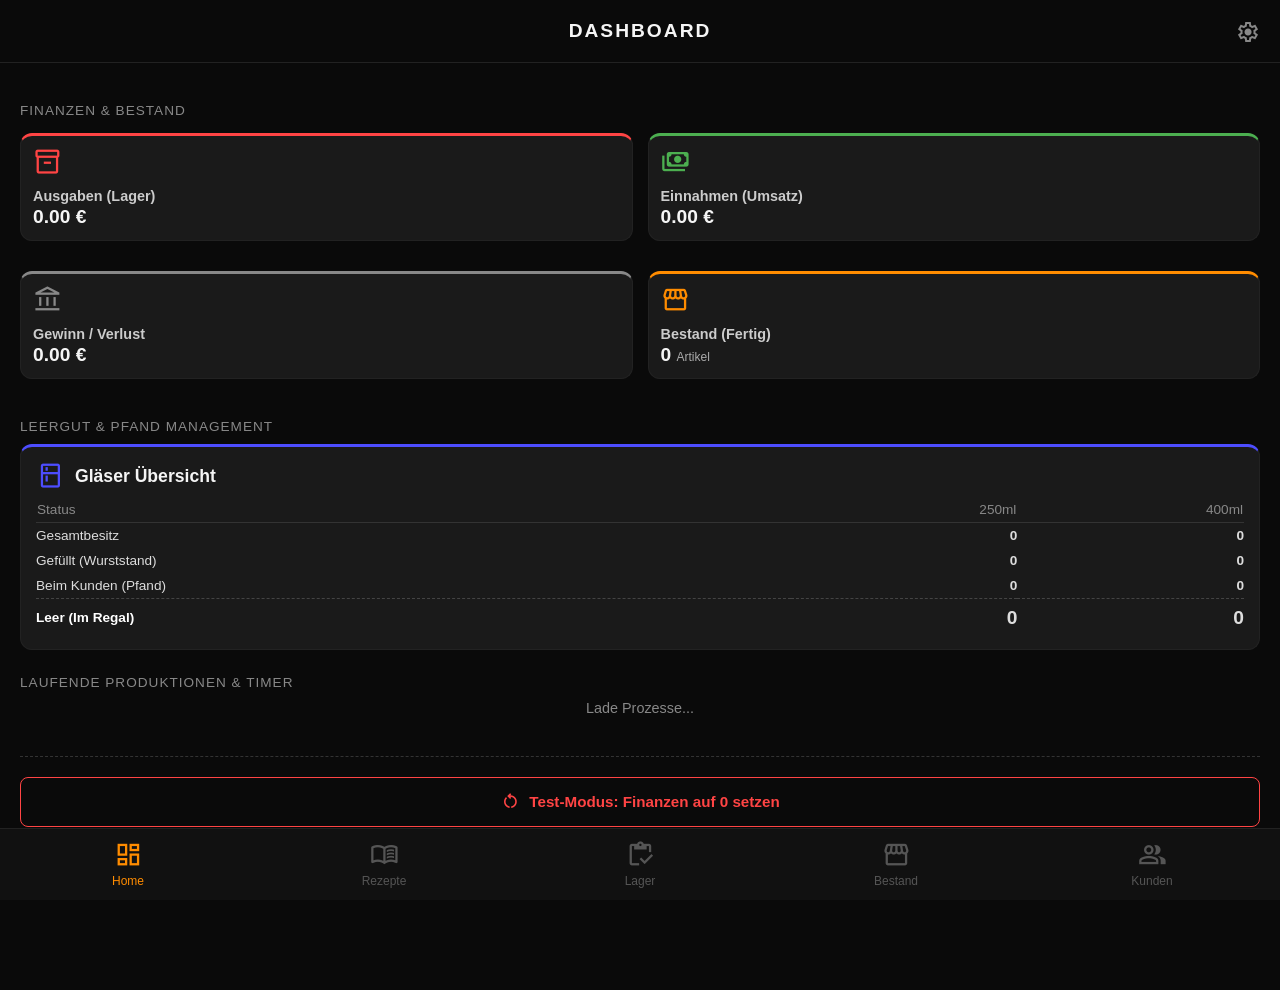
==== index.html @ b59e6a3a "Aktualisieren von index.html" ====
<!DOCTYPE html>
<html lang="de">
<head>
    <link rel="manifest" href="manifest.json">
    <meta name="theme-color" content="#0a0a0a">
    
    <meta name="apple-mobile-web-app-capable" content="yes">
    <meta name="apple-mobile-web-app-status-bar-style" content="black-translucent">
    <meta name="apple-mobile-web-app-title" content="Wurstwerk">
    <link rel="apple-touch-icon" href="icon.png">

    <meta charset="UTF-8">
    <meta name="viewport" content="width=device-width, initial-scale=1.0, maximum-scale=1.0, user-scalable=no">
    <title>Dashboard - Wurstwerk</title>
    <link href="https://fonts.googleapis.com/css2?family=Material+Symbols+Outlined" rel="stylesheet" />
    <link rel="stylesheet" href="style.css">
    <style>
        .glass-stats-table { width: 100%; border-collapse: collapse; margin-top: 10px; font-size: 0.85rem; }
        .glass-stats-table th { text-align: left; color: var(--text-muted); font-weight: normal; padding-bottom: 5px; border-bottom: 1px solid #333; }
        .glass-stats-table td { padding: 5px 0; color: #ddd; }
        .glass-stats-table td.number { text-align: right; font-weight: bold; }
        .col-250 { color: #4caf50; }
        .col-400 { color: var(--accent-amber); }
        body { padding-bottom: 90px; }
        
        nav { 
            position: fixed; bottom: 0; left: 0; width: 100%; z-index: 1000;
            background-color: var(--nav-bg); display: flex; justify-content: space-around; 
            padding: 12px 0; padding-bottom: calc(12px + env(safe-area-inset-bottom)); 
            border-top: 1px solid #222; 
        }
        .nav-item { flex: 1; color: #555; display: flex; flex-direction: column; align-items: center; justify-content: center; gap: 4px; cursor: pointer; transition: 0.2s; }
        .nav-item span:last-child { font-size: 0.75rem; font-weight: 500; }
        .nav-item.active { color: var(--accent-amber); }
        .nav-item .material-symbols-outlined { font-size: 1.8rem; }
    </style>
</head>
<body>

    <header style="position: relative; text-transform: uppercase; letter-spacing: 2px;">
    Dashboard
    <span class="material-symbols-outlined" onclick="window.location.href='einstellungen.html'" style="position: absolute; right: 20px; top: max(20px, env(safe-area-inset-top)); font-size: 1.5rem; color: var(--text-muted); cursor: pointer; transition: 0.2s;">settings</span>
</header>

    <main>
        <div class="section-title">Finanzen & Bestand</div>
        <div class="dashboard-grid">
            
            <div class="stat-card" style="border-top: 3px solid #ff4444; padding: 12px;">
                <span class="material-symbols-outlined" style="color: #ff4444; font-size: 1.8rem;">inventory_2</span>
                <h3 style="margin: 8px 0 2px 0; font-size: 0.9rem; color: #ccc;">Ausgaben (Lager)</h3>
                <p style="font-size: 1.2rem; margin: 0; font-weight: bold;"><span id="stat-wert">0.00</span> €</p>
            </div>

            <div class="stat-card" style="border-top: 3px solid #4caf50; padding: 12px;">
                <span class="material-symbols-outlined" style="color: #4caf50; font-size: 1.8rem;">payments</span>
                <h3 style="margin: 8px 0 2px 0; font-size: 0.9rem; color: #ccc;">Einnahmen (Umsatz)</h3>
                <p style="font-size: 1.2rem; margin: 0; font-weight: bold;"><span id="stat-einnahmen">0.00</span> €</p>
            </div>

            <div class="stat-card" id="card-gewinn" style="border-top: 3px solid #888; padding: 12px;">
                <span class="material-symbols-outlined" id="icon-gewinn" style="color: #888; font-size: 1.8rem;">account_balance</span>
                <h3 style="margin: 8px 0 2px 0; font-size: 0.9rem; color: #ccc;">Gewinn / Verlust</h3>
                <p style="font-size: 1.2rem; margin: 0; font-weight: bold;"><span id="stat-gewinn">0.00</span> €</p>
            </div>

            <div class="stat-card" style="border-top: 3px solid var(--accent-amber); padding: 12px; cursor: pointer;" onclick="window.location.href='wurststand.html'">
                <span class="material-symbols-outlined" style="color: var(--accent-amber); font-size: 1.8rem;">storefront</span>
                <h3 style="margin: 8px 0 2px 0; font-size: 0.9rem; color: #ccc;">Bestand (Fertig)</h3>
                <p style="font-size: 1.2rem; margin: 0; font-weight: bold;"><span id="stat-wurst-anzahl">0</span> <span style="font-size: 0.75rem; font-weight: normal; color: #aaa;">Artikel</span></p>
            </div>
        </div>

        <div class="section-title" style="margin-top: 25px;">Leergut & Pfand Management</div>
        <div class="stat-card" style="border-top: 3px solid #4d4dff; padding: 15px;">
            <div style="display: flex; align-items: center; gap: 10px;">
                <span class="material-symbols-outlined" style="color: #4d4dff; font-size: 1.8rem;">kitchen</span>
                <h3 style="margin: 0; font-size: 1.1rem;">Gläser Übersicht</h3>
            </div>
            
            <table class="glass-stats-table">
                <thead>
                    <tr>
                        <th>Status</th>
                        <th style="text-align: right;">250ml</th>
                        <th style="text-align: right;">400ml</th>
                    </tr>
                </thead>
                <tbody>
                    <tr>
                        <td>Gesamtbesitz</td>
                        <td class="number col-250" id="stat-g250-total">0</td>
                        <td class="number col-400" id="stat-g400-total">0</td>
                    </tr>
                    <tr>
                        <td>Gefüllt (Wurststand)</td>
                        <td class="number col-250" id="stat-g250-gefuellt">0</td>
                        <td class="number col-400" id="stat-g400-gefuellt">0</td>
                    </tr>
                    <tr>
                        <td>Beim Kunden (Pfand)</td>
                        <td class="number col-250" id="stat-g250-kunden">0</td>
                        <td class="number col-400" id="stat-g400-kunden">0</td>
                    </tr>
                    <tr style="border-top: 1px dashed #444;">
                        <td style="color: white; font-weight: bold; padding-top: 8px;">Leer (Im Regal)</td>
                        <td class="number col-250" id="stat-g250-frei" style="font-size: 1.2rem; padding-top: 8px;">0</td>
                        <td class="number col-400" id="stat-g400-frei" style="font-size: 1.2rem; padding-top: 8px;">0</td>
                    </tr>
                </tbody>
            </table>
        </div>

        <div class="section-title" style="margin-top: 25px;">Laufende Produktionen & Timer</div>
        <div id="active-processes-list">
            <p class="text-muted" style="text-align: center;">Lade Prozesse...</p>
        </div>

        <div style="margin-top: 40px; padding-top: 20px; border-top: 1px dashed #333; text-align: center;">
            <button class="action-btn" style="background-color: transparent; border: 1px solid #ff4444; color: #ff4444; height: 50px; font-size: 0.95rem; margin: 0 auto; display: flex; justify-content: center; align-items: center; gap: 8px;" onclick="window.app.resetFinances()">
                <span class="material-symbols-outlined" style="font-size: 1.3rem;">restart_alt</span> Test-Modus: Finanzen auf 0 setzen
            </button>
            <p style="font-size: 0.75rem; color: #666; margin-top: 10px;">Setzt alle Umsätze und Lager-Werte auf 0,00 € zurück. Bestände bleiben erhalten!</p>
        </div>

    </main>

    <nav>
        <div class="nav-item active" onclick="window.location.href='index.html'"><span class="material-symbols-outlined">dashboard</span><span>Home</span></div>
        <div class="nav-item" onclick="window.location.href='rezepte.html'"><span class="material-symbols-outlined">menu_book</span><span>Rezepte</span></div>
        <div class="nav-item" onclick="window.location.href='lager.html'"><span class="material-symbols-outlined">inventory</span><span>Lager</span></div>
        <div class="nav-item" onclick="window.location.href='wurststand.html'"><span class="material-symbols-outlined">storefront</span><span>Bestand</span></div>
        <div class="nav-item" onclick="window.location.href='kunden.html'"><span class="material-symbols-outlined">group</span><span>Kunden</span></div>
    </nav>

    <script src="db.js?v=34"></script>
    <script src="app.js?v=34"></script>
</body>
</html>
---- style.css ----
:root {
    --bg-color: #0a0a0a;          /* Tiefschwarzer Hintergrund */
    --surface-color: #1a1a1a;     /* Etwas hellere Karten */
    --text-main: #f5f5f5;
    --text-muted: #888;
    --accent-amber: #ff8c00;      /* Das Wurstwerk-Orange */
    --success-green: #4caf50;     /* Das Checklisten-Grün */
    --accent-danger: #ff4444;
    --nav-bg: #111;
}

/* =======================================================
   1. APP-LAYOUT: KUGELSICHER FÜR ANDROID & iOS
   ======================================================= */
html, body {
    margin: 0; padding: 0; width: 100%; height: 100%; height: 100dvh;
    background-color: var(--bg-color); color: var(--text-main);
    font-family: -apple-system, BlinkMacSystemFont, "Segoe UI", Roboto, sans-serif;
    -webkit-user-select: none; user-select: none;
    overflow: hidden; position: fixed; top: 0; left: 0; right: 0; bottom: 0;
    display: flex; flex-direction: column;
}

/* Fester Header */
header {
    flex-shrink: 0; padding: 20px; padding-top: max(20px, env(safe-area-inset-top)); 
    text-align: center; background-color: var(--bg-color);
    font-size: 1.2rem; font-weight: 800; letter-spacing: 2px;
    border-bottom: 1px solid #222; text-transform: uppercase; z-index: 1000;
}

/* Unterseiten-Header */
.sub-header {
    position: sticky; top: -20px; display: flex; align-items: center; 
    margin: -20px -20px 20px -20px; padding: 20px; padding-top: max(20px, env(safe-area-inset-top));
    background-color: var(--bg-color); border-bottom: 1px solid #222; z-index: 100;
}
.back-btn { color: var(--accent-amber); cursor: pointer; display: flex; align-items: center; font-size: 1.1rem; font-weight: bold; text-decoration: none; }
.header-title { flex: 1; text-align: center; font-weight: bold; text-transform: uppercase; margin-right: 30px; letter-spacing: 1px; }

/* Scroll-Bereich Mitte (Mit extra Puffer nach unten für Android!) */
main, main#main-content { 
    flex-grow: 1; overflow-y: auto; -webkit-overflow-scrolling: touch; 
    padding: 20px; 
    padding-bottom: 120px !important; /* Verhindert, dass Listen unterm Menü verschwinden */
    box-sizing: border-box; height: 100%;
}

/* =======================================================
   DER HOLZHAMMER FÜRS MENÜ (Immer sichtbar!)
   ======================================================= */
nav { 
    position: fixed; bottom: 0; left: 0; right: 0; width: 100%;
    background-color: var(--nav-bg); 
    display: flex; justify-content: space-around; 
    padding: 12px 0; padding-bottom: calc(12px + env(safe-area-inset-bottom, 0px)); 
    border-top: 1px solid #222; z-index: 9999;
}
.nav-item { color: #555; display: flex; flex-direction: column; align-items: center; gap: 4px; cursor: pointer; transition: 0.2s; flex: 1;}
.nav-item span:last-child { font-size: 0.75rem; font-weight: 500; }
.nav-item.active { color: var(--accent-amber); }
.nav-item .material-symbols-outlined { font-size: 1.8rem; }


/* =======================================================
   2. REZEPTBUCH 
   ======================================================= */
.list-card { 
    background: var(--surface-color); border: 1px solid #222; 
    border-radius: 10px; margin-bottom: 15px; overflow: hidden; 
    border-left: 3px solid var(--accent-amber); 
    display: flex; justify-content: space-between; align-items: center; 
    cursor: pointer; transition: background 0.2s; padding: 15px; box-sizing: border-box;
}
.list-card:active { background: #222; }

.icon-box { 
    width: 40px; height: 40px; border-radius: 8px; 
    display: flex; justify-content: center; align-items: center; margin-right: 15px; flex-shrink: 0;
}
.info { flex: 1; display: flex; flex-direction: column;}

.recipe-delete-slider { position: relative; width: 60px; height: 34px; margin-left: 10px; flex-shrink: 0; }
.delete-slider-track { position: absolute; cursor: pointer; top: 0; left: 0; right: 0; bottom: 0; background-color: #333; transition: .4s; border-radius: 34px; }
.delete-slider-handle { position: absolute; height: 26px; width: 26px; left: 4px; bottom: 4px; background-color: var(--text-muted); transition: .4s; border-radius: 50%; }
.recipe-delete-slider.active .delete-slider-track { background-color: var(--accent-danger); }
.recipe-delete-slider.active .delete-slider-handle { transform: translateX(26px); background-color: white; }

.ing-row { display: flex; justify-content: space-between; padding: 10px 0; border-bottom: 1px dashed #333; font-size: 0.95rem; }
.ing-row:last-child { border-bottom: none; }
.step-row { margin-bottom: 12px; padding: 12px; background: #1a1a1a; border-radius: 6px; font-size: 0.95rem; line-height: 1.4; display: flex; gap: 15px; align-items: center; }
.step-row.timer { border-left: 3px solid #4d4dff; }
.step-row.interval { border-left: 3px solid var(--accent-amber); }
.step-icon { width: 30px; height: 30px; border-radius: 50%; display: flex; justify-content: center; align-items: center; background: #222; }

/* =======================================================
   3. GLOBAL UI, WURSTSTAND, PRODUKTION
   ======================================================= */
.text-muted { color: var(--text-muted); font-size: 0.9rem; margin: 0; }
.section-title { font-size: 0.85rem; text-transform: uppercase; color: var(--text-muted); letter-spacing: 1px; margin-bottom: 10px; margin-top: 20px; }
.action-btn { background-color: var(--accent-amber); color: #000; border: none; padding: 15px; border-radius: 8px; font-weight: bold; font-size: 1rem; cursor: pointer; width: 100%; display: flex; justify-content: center; align-items: center; gap: 8px; }
.action-btn.green { background-color: var(--success-green); color: white; }

.prod-card, .wurst-card, .stat-card { background: var(--surface-color); border: 1px solid #222; border-radius: 12px; padding: 20px; margin-bottom: 15px; }

.wurst-input, .wurst-select, .calc-input, .finish-input, .finish-select, .recipe-input, .recipe-select { 
    width: 100%; box-sizing: border-box; padding: 15px; 
    background: transparent; border: 1px solid #333; 
    color: white; border-radius: 8px; font-size: 1.1rem; margin-bottom: 15px; outline: none; 
}
.wurst-input:focus, .wurst-select:focus, .calc-input:focus, .recipe-input:focus, .recipe-select:focus { border-color: var(--success-green); }
.editor-label { display: block; color: var(--text-muted); font-size: 0.75rem; margin-bottom: 5px; text-transform: uppercase; letter-spacing: 0.5px; }

.dashboard-grid { display: grid; grid-template-columns: 1fr 1fr; gap: 15px; margin-top: 15px; }
.glass-stats-table { width: 100%; border-collapse: collapse; margin-top: 10px; font-size: 0.85rem; }
.glass-stats-table th { text-align: left; color: var(--text-muted); font-weight: normal; padding-bottom: 5px; border-bottom: 1px solid #333; }
.glass-stats-table td { padding: 5px 0; color: #ddd; }
.glass-stats-table td.number { text-align: right; font-weight: bold; }
.col-250 { color: var(--success-green); }
.col-400 { color: var(--accent-amber); }

.match-row { display: flex; flex-direction: column; gap: 5px; padding: 12px 0; border-bottom: 1px dashed #333; }
.match-header { display: flex; justify-content: space-between; align-items: center; font-size: 1.1rem; }
.match-select { width: 100%; box-sizing: border-box; padding: 12px; background: transparent; border: 1px solid #333; color: white; border-radius: 8px; font-size: 0.95rem; outline: none; }
.match-select.matched { border-color: var(--success-green); }

.check-step { padding: 15px; background: var(--surface-color); border-radius: 12px; margin-bottom: 15px; border-left: 4px solid #333; transition: all 0.3s ease; }
.check-step.running { border-left-color: #4d4dff; background: rgba(77, 77, 255, 0.05); }
.check-step.done { border-left-color: var(--success-green) !important; opacity: 0.4; }

.step-header { display: flex; gap: 15px; align-items: flex-start; cursor: pointer; user-select: none; }
.check-btn { background: #222; border: 2px solid #444; border-radius: 50%; min-width: 28px; height: 28px; display: flex; align-items: center; justify-content: center; color: transparent; transition: 0.2s; margin-top: 2px;}
.check-btn .material-symbols-outlined { font-size: 1.2rem; font-weight: bold; }
.check-step.done .check-btn { background: var(--success-green); border-color: var(--success-green); color: white; }

.timer-controls { display: flex; gap: 10px; margin-top: 15px; padding-left: 45px; }
.btn-start { background: #4d4dff; color: white; border: none; padding: 12px; border-radius: 8px; flex: 1; font-weight: bold; cursor: pointer; }
.btn-skip { background: #333; color: white; border: 1px solid #555; padding: 12px; border-radius: 8px; flex: 1; cursor: pointer; }

.dynamic-row { display: flex; gap: 10px; align-items: center; background: #1a1a1a; padding: 10px; border-radius: 8px; margin-bottom: 10px; border: 1px solid #333;}
.dynamic-row .recipe-input, .dynamic-row .recipe-select { margin-bottom: 0; padding: 10px;}

.view { display: none; width: 100%; animation: fadeIn 0.3s ease; }
.view.active { display: block; }
@keyframes fadeIn { from { opacity: 0; transform: translateY(5px); } to { opacity: 1; transform: translateY(0); } }
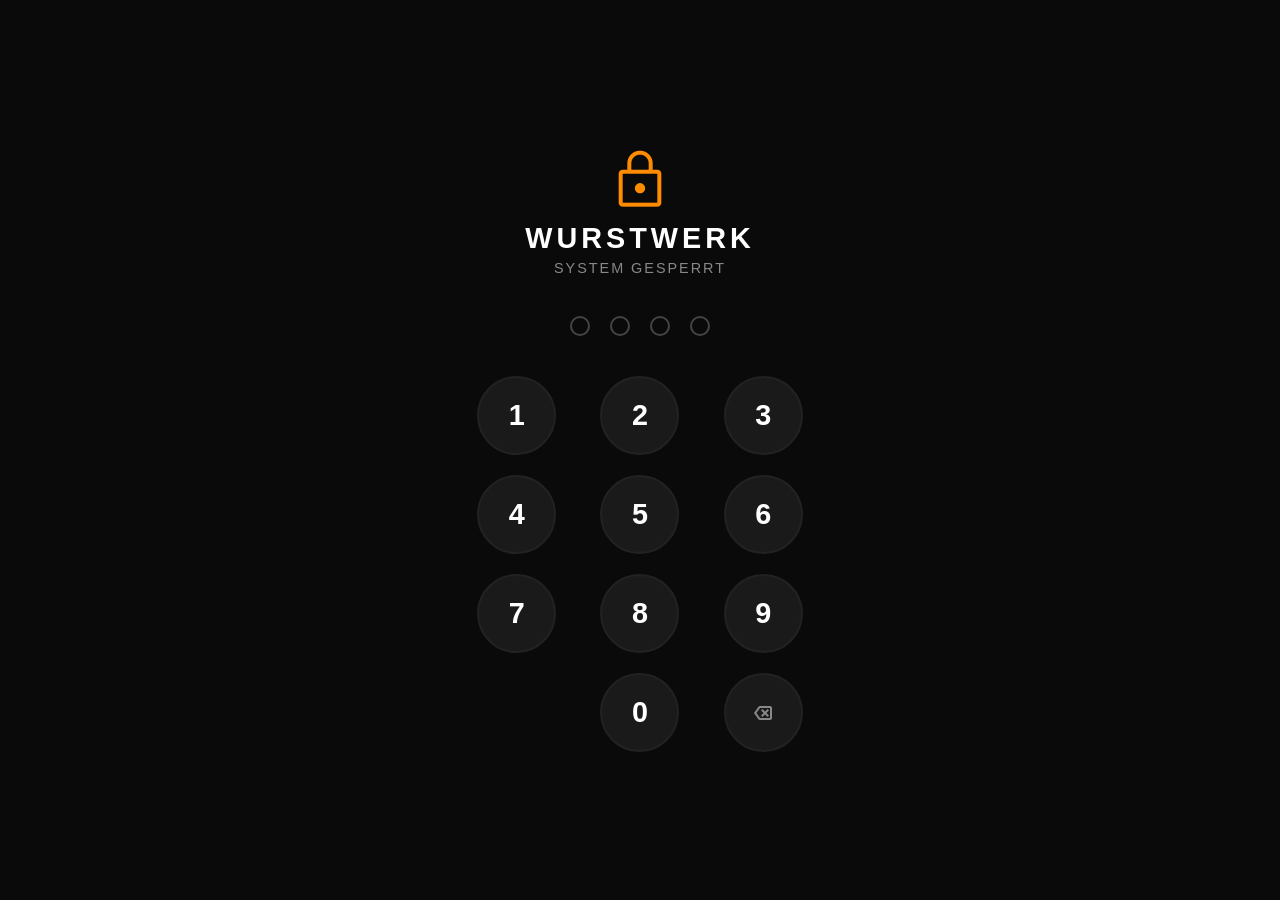
==== commit 2d492450: "index.html erstellen" ====
--- a/index.html
+++ b/index.html
@@ -1,139 +1,175 @@
 <!DOCTYPE html>
 <html lang="de">
 <head>
+    <meta charset="UTF-8">
+    <meta name="viewport" content="width=device-width, initial-scale=1.0, maximum-scale=1.0, user-scalable=no">
+    <title>Login - Wurstwerk</title>
+    
     <link rel="manifest" href="manifest.json">
     <meta name="theme-color" content="#0a0a0a">
-    
     <meta name="apple-mobile-web-app-capable" content="yes">
     <meta name="apple-mobile-web-app-status-bar-style" content="black-translucent">
-    <meta name="apple-mobile-web-app-title" content="Wurstwerk">
     <link rel="apple-touch-icon" href="icon.png">
 
-    <meta charset="UTF-8">
-    <meta name="viewport" content="width=device-width, initial-scale=1.0, maximum-scale=1.0, user-scalable=no">
-    <title>Dashboard - Wurstwerk</title>
     <link href="https://fonts.googleapis.com/css2?family=Material+Symbols+Outlined" rel="stylesheet" />
-    <link rel="stylesheet" href="style.css">
+    <link rel="stylesheet" href="style.css?v=80">
+    
     <style>
-        .glass-stats-table { width: 100%; border-collapse: collapse; margin-top: 10px; font-size: 0.85rem; }
-        .glass-stats-table th { text-align: left; color: var(--text-muted); font-weight: normal; padding-bottom: 5px; border-bottom: 1px solid #333; }
-        .glass-stats-table td { padding: 5px 0; color: #ddd; }
-        .glass-stats-table td.number { text-align: right; font-weight: bold; }
-        .col-250 { color: #4caf50; }
-        .col-400 { color: var(--accent-amber); }
-        body { padding-bottom: 90px; }
+        body { 
+            display: flex; flex-direction: column; align-items: center; justify-content: center; 
+            height: 100dvh; background-color: var(--bg-color); margin: 0; padding: 0; overflow: hidden;
+        }
         
-        nav { 
-            position: fixed; bottom: 0; left: 0; width: 100%; z-index: 1000;
-            background-color: var(--nav-bg); display: flex; justify-content: space-around; 
-            padding: 12px 0; padding-bottom: calc(12px + env(safe-area-inset-bottom)); 
-            border-top: 1px solid #222; 
+        .vault-container { text-align: center; width: 100%; max-width: 350px; padding: 20px; }
+        
+        .logo-area { margin-bottom: 40px; }
+        .logo-area .material-symbols-outlined { font-size: 4rem; color: var(--accent-amber); margin-bottom: 10px; }
+        .logo-text { font-size: 1.8rem; font-weight: 800; letter-spacing: 4px; text-transform: uppercase; color: white; }
+        .sub-text { color: var(--text-muted); font-size: 0.9rem; letter-spacing: 2px; text-transform: uppercase; margin-top: 5px; }
+
+        /* Die 4 PIN-Punkte */
+        .pin-display { display: flex; justify-content: center; gap: 20px; margin-bottom: 40px; height: 20px; }
+        .pin-dot { width: 16px; height: 16px; border-radius: 50%; border: 2px solid #444; transition: 0.2s ease; }
+        .pin-dot.filled { background-color: var(--accent-amber); border-color: var(--accent-amber); box-shadow: 0 0 10px rgba(255, 140, 0, 0.5); }
+        .pin-dot.error { background-color: var(--accent-danger); border-color: var(--accent-danger); box-shadow: 0 0 10px rgba(255, 68, 68, 0.5); }
+
+        /* Das Numpad */
+        .numpad { display: grid; grid-template-columns: repeat(3, 1fr); gap: 20px; justify-items: center; }
+        .num-btn { 
+            width: 75px; height: 75px; border-radius: 50%; background: #1a1a1a; border: 2px solid #222; 
+            color: white; font-size: 1.8rem; font-weight: 600; display: flex; align-items: center; justify-content: center;
+            cursor: pointer; transition: 0.1s; user-select: none;
         }
-        .nav-item { flex: 1; color: #555; display: flex; flex-direction: column; align-items: center; justify-content: center; gap: 4px; cursor: pointer; transition: 0.2s; }
-        .nav-item span:last-child { font-size: 0.75rem; font-weight: 500; }
-        .nav-item.active { color: var(--accent-amber); }
-        .nav-item .material-symbols-outlined { font-size: 1.8rem; }
+        .num-btn:active { background: var(--accent-amber); color: #000; transform: scale(0.95); border-color: var(--accent-amber); }
+        .num-btn.empty { background: transparent; border: none; cursor: default; }
+        .num-btn.empty:active { transform: none; }
+        .num-btn.del { background: #1a1a1a; color: var(--text-muted); font-size: 1.5rem; }
+
+        /* Fehler-Wackeln */
+        @keyframes shake {
+            0%, 100% { transform: translateX(0); }
+            20%, 60% { transform: translateX(-10px); }
+            40%, 80% { transform: translateX(10px); }
+        }
+        .shake { animation: shake 0.4s; }
     </style>
 </head>
 <body>
 
-    <header style="position: relative; text-transform: uppercase; letter-spacing: 2px;">
-    Dashboard
-    <span class="material-symbols-outlined" onclick="window.location.href='einstellungen.html'" style="position: absolute; right: 20px; top: max(20px, env(safe-area-inset-top)); font-size: 1.5rem; color: var(--text-muted); cursor: pointer; transition: 0.2s;">settings</span>
-</header>
-
-    <main>
-        <div class="section-title">Finanzen & Bestand</div>
-        <div class="dashboard-grid">
-            
-            <div class="stat-card" style="border-top: 3px solid #ff4444; padding: 12px;">
-                <span class="material-symbols-outlined" style="color: #ff4444; font-size: 1.8rem;">inventory_2</span>
-                <h3 style="margin: 8px 0 2px 0; font-size: 0.9rem; color: #ccc;">Ausgaben (Lager)</h3>
-                <p style="font-size: 1.2rem; margin: 0; font-weight: bold;"><span id="stat-wert">0.00</span> €</p>
-            </div>
-
-            <div class="stat-card" style="border-top: 3px solid #4caf50; padding: 12px;">
-                <span class="material-symbols-outlined" style="color: #4caf50; font-size: 1.8rem;">payments</span>
-                <h3 style="margin: 8px 0 2px 0; font-size: 0.9rem; color: #ccc;">Einnahmen (Umsatz)</h3>
-                <p style="font-size: 1.2rem; margin: 0; font-weight: bold;"><span id="stat-einnahmen">0.00</span> €</p>
-            </div>
-
-            <div class="stat-card" id="card-gewinn" style="border-top: 3px solid #888; padding: 12px;">
-                <span class="material-symbols-outlined" id="icon-gewinn" style="color: #888; font-size: 1.8rem;">account_balance</span>
-                <h3 style="margin: 8px 0 2px 0; font-size: 0.9rem; color: #ccc;">Gewinn / Verlust</h3>
-                <p style="font-size: 1.2rem; margin: 0; font-weight: bold;"><span id="stat-gewinn">0.00</span> €</p>
-            </div>
-
-            <div class="stat-card" style="border-top: 3px solid var(--accent-amber); padding: 12px; cursor: pointer;" onclick="window.location.href='wurststand.html'">
-                <span class="material-symbols-outlined" style="color: var(--accent-amber); font-size: 1.8rem;">storefront</span>
-                <h3 style="margin: 8px 0 2px 0; font-size: 0.9rem; color: #ccc;">Bestand (Fertig)</h3>
-                <p style="font-size: 1.2rem; margin: 0; font-weight: bold;"><span id="stat-wurst-anzahl">0</span> <span style="font-size: 0.75rem; font-weight: normal; color: #aaa;">Artikel</span></p>
-            </div>
+    <div class="vault-container" id="vault">
+        <div class="logo-area">
+            <span class="material-symbols-outlined">lock</span>
+            <div class="logo-text">Wurstwerk</div>
+            <div class="sub-text" id="status-text">System gesperrt</div>
         </div>
 
-        <div class="section-title" style="margin-top: 25px;">Leergut & Pfand Management</div>
-        <div class="stat-card" style="border-top: 3px solid #4d4dff; padding: 15px;">
-            <div style="display: flex; align-items: center; gap: 10px;">
-                <span class="material-symbols-outlined" style="color: #4d4dff; font-size: 1.8rem;">kitchen</span>
-                <h3 style="margin: 0; font-size: 1.1rem;">Gläser Übersicht</h3>
-            </div>
-            
-            <table class="glass-stats-table">
-                <thead>
-                    <tr>
-                        <th>Status</th>
-                        <th style="text-align: right;">250ml</th>
-                        <th style="text-align: right;">400ml</th>
-                    </tr>
-                </thead>
-                <tbody>
-                    <tr>
-                        <td>Gesamtbesitz</td>
-                        <td class="number col-250" id="stat-g250-total">0</td>
-                        <td class="number col-400" id="stat-g400-total">0</td>
-                    </tr>
-                    <tr>
-                        <td>Gefüllt (Wurststand)</td>
-                        <td class="number col-250" id="stat-g250-gefuellt">0</td>
-                        <td class="number col-400" id="stat-g400-gefuellt">0</td>
-                    </tr>
-                    <tr>
-                        <td>Beim Kunden (Pfand)</td>
-                        <td class="number col-250" id="stat-g250-kunden">0</td>
-                        <td class="number col-400" id="stat-g400-kunden">0</td>
-                    </tr>
-                    <tr style="border-top: 1px dashed #444;">
-                        <td style="color: white; font-weight: bold; padding-top: 8px;">Leer (Im Regal)</td>
-                        <td class="number col-250" id="stat-g250-frei" style="font-size: 1.2rem; padding-top: 8px;">0</td>
-                        <td class="number col-400" id="stat-g400-frei" style="font-size: 1.2rem; padding-top: 8px;">0</td>
-                    </tr>
-                </tbody>
-            </table>
+        <div class="pin-display" id="pin-dots">
+            <div class="pin-dot"></div>
+            <div class="pin-dot"></div>
+            <div class="pin-dot"></div>
+            <div class="pin-dot"></div>
         </div>
 
-        <div class="section-title" style="margin-top: 25px;">Laufende Produktionen & Timer</div>
-        <div id="active-processes-list">
-            <p class="text-muted" style="text-align: center;">Lade Prozesse...</p>
+        <div class="numpad">
+            <div class="num-btn" onclick="vault.addNumber(1)">1</div>
+            <div class="num-btn" onclick="vault.addNumber(2)">2</div>
+            <div class="num-btn" onclick="vault.addNumber(3)">3</div>
+            
+            <div class="num-btn" onclick="vault.addNumber(4)">4</div>
+            <div class="num-btn" onclick="vault.addNumber(5)">5</div>
+            <div class="num-btn" onclick="vault.addNumber(6)">6</div>
+            
+            <div class="num-btn" onclick="vault.addNumber(7)">7</div>
+            <div class="num-btn" onclick="vault.addNumber(8)">8</div>
+            <div class="num-btn" onclick="vault.addNumber(9)">9</div>
+            
+            <div class="num-btn empty"></div>
+            <div class="num-btn" onclick="vault.addNumber(0)">0</div>
+            <div class="num-btn del" onclick="vault.deleteNumber()"><span class="material-symbols-outlined">backspace</span></div>
         </div>
+    </div>
 
-        <div style="margin-top: 40px; padding-top: 20px; border-top: 1px dashed #333; text-align: center;">
-            <button class="action-btn" style="background-color: transparent; border: 1px solid #ff4444; color: #ff4444; height: 50px; font-size: 0.95rem; margin: 0 auto; display: flex; justify-content: center; align-items: center; gap: 8px;" onclick="window.app.resetFinances()">
-                <span class="material-symbols-outlined" style="font-size: 1.3rem;">restart_alt</span> Test-Modus: Finanzen auf 0 setzen
-            </button>
-            <p style="font-size: 0.75rem; color: #666; margin-top: 10px;">Setzt alle Umsätze und Lager-Werte auf 0,00 € zurück. Bestände bleiben erhalten!</p>
-        </div>
+    <script src="app.js?v=80"></script>
+    <script>
+        window.vault = {
+            enteredPin: "",
+            realPin: "0000", // Fallback, falls DB lädt
 
-    </main>
+            init: async function() {
+                // Holt den echten PIN aus Supabase
+                try {
+                    const res = await fetch(`${supabaseUrl}/rest/v1/app_settings?id=eq.1&select=pin_code`, {
+                        headers: { 'apikey': supabaseKey, 'Authorization': `Bearer ${supabaseKey}` }
+                    });
+                    if (res.ok) {
+                        const data = await res.json();
+                        if (data.length > 0) this.realPin = data[0].pin_code;
+                    }
+                } catch(e) { console.error("Konnte PIN nicht laden", e); }
+            },
 
-    <nav>
-        <div class="nav-item active" onclick="window.location.href='index.html'"><span class="material-symbols-outlined">dashboard</span><span>Home</span></div>
-        <div class="nav-item" onclick="window.location.href='rezepte.html'"><span class="material-symbols-outlined">menu_book</span><span>Rezepte</span></div>
-        <div class="nav-item" onclick="window.location.href='lager.html'"><span class="material-symbols-outlined">inventory</span><span>Lager</span></div>
-        <div class="nav-item" onclick="window.location.href='wurststand.html'"><span class="material-symbols-outlined">storefront</span><span>Bestand</span></div>
-        <div class="nav-item" onclick="window.location.href='kunden.html'"><span class="material-symbols-outlined">group</span><span>Kunden</span></div>
-    </nav>
+            addNumber: function(num) {
+                if (this.enteredPin.length < 4) {
+                    this.enteredPin += num;
+                    this.updateDots();
+                    
+                    if (this.enteredPin.length === 4) {
+                        setTimeout(() => this.checkPin(), 150);
+                    }
+                }
+            },
 
-    <script src="db.js?v=34"></script>
-    <script src="app.js?v=34"></script>
+            deleteNumber: function() {
+                if (this.enteredPin.length > 0) {
+                    this.enteredPin = this.enteredPin.slice(0, -1);
+                    this.updateDots();
+                }
+            },
+
+            updateDots: function(isError = false) {
+                const dots = document.querySelectorAll('.pin-dot');
+                dots.forEach((dot, index) => {
+                    dot.className = 'pin-dot'; // Reset
+                    if (isError) {
+                        dot.classList.add('error');
+                    } else if (index < this.enteredPin.length) {
+                        dot.classList.add('filled');
+                    }
+                });
+            },
+
+            checkPin: function() {
+                if (this.enteredPin === this.realPin) {
+                    // PIN KORREKT!
+                    document.getElementById('status-text').innerText = "ZUGANG GEWÄHRT";
+                    document.getElementById('status-text').style.color = "var(--success-green)";
+                    document.querySelector('.material-symbols-outlined').innerText = "lock_open";
+                    document.querySelector('.material-symbols-outlined').style.color = "var(--success-green)";
+                    
+                    // Türsteher-Ticket ausstellen
+                    sessionStorage.setItem('wurstwerk_auth', 'granted');
+                    
+                    // Weiterleiten zum Dashboard
+                    setTimeout(() => {
+                        window.location.replace('dashboard.html');
+                    }, 500);
+                } else {
+                    // PIN FALSCH!
+                    this.updateDots(true);
+                    const container = document.getElementById('vault');
+                    container.classList.add('shake');
+                    
+                    setTimeout(() => {
+                        container.classList.remove('shake');
+                        this.enteredPin = "";
+                        this.updateDots();
+                    }, 400);
+                }
+            }
+        };
+
+        // Startet das Laden des PINs
+        document.addEventListener('DOMContentLoaded', () => window.vault.init());
+    </script>
 </body>
 </html>
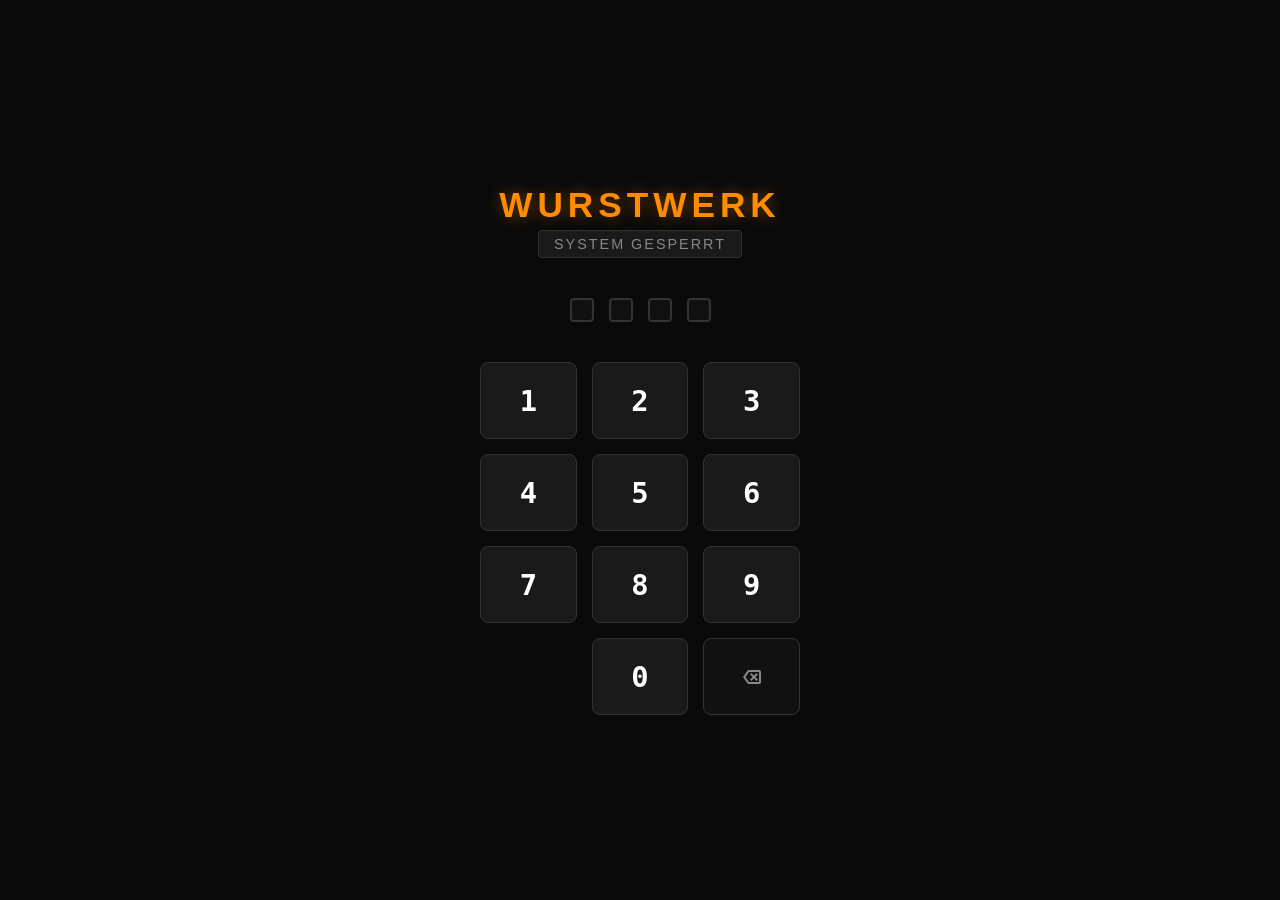
==== commit 141ef1a6: "Aktualisieren von index.html" ====
--- a/index.html
+++ b/index.html
@@ -3,7 +3,7 @@
 <head>
     <meta charset="UTF-8">
     <meta name="viewport" content="width=device-width, initial-scale=1.0, maximum-scale=1.0, user-scalable=no">
-    <title>Login - Wurstwerk</title>
+    <title>System Login - Wurstwerk</title>
     
     <link rel="manifest" href="manifest.json">
     <meta name="theme-color" content="#0a0a0a">
@@ -12,40 +12,91 @@
     <link rel="apple-touch-icon" href="icon.png">
 
     <link href="https://fonts.googleapis.com/css2?family=Material+Symbols+Outlined" rel="stylesheet" />
-    <link rel="stylesheet" href="style.css?v=80">
+    <link rel="stylesheet" href="style.css?v=85">
     
     <style>
         body { 
             display: flex; flex-direction: column; align-items: center; justify-content: center; 
             height: 100dvh; background-color: var(--bg-color); margin: 0; padding: 0; overflow: hidden;
-        }
-        
-        .vault-container { text-align: center; width: 100%; max-width: 350px; padding: 20px; }
-        
-        .logo-area { margin-bottom: 40px; }
-        .logo-area .material-symbols-outlined { font-size: 4rem; color: var(--accent-amber); margin-bottom: 10px; }
-        .logo-text { font-size: 1.8rem; font-weight: 800; letter-spacing: 4px; text-transform: uppercase; color: white; }
-        .sub-text { color: var(--text-muted); font-size: 0.9rem; letter-spacing: 2px; text-transform: uppercase; margin-top: 5px; }
-
-        /* Die 4 PIN-Punkte */
-        .pin-display { display: flex; justify-content: center; gap: 20px; margin-bottom: 40px; height: 20px; }
-        .pin-dot { width: 16px; height: 16px; border-radius: 50%; border: 2px solid #444; transition: 0.2s ease; }
-        .pin-dot.filled { background-color: var(--accent-amber); border-color: var(--accent-amber); box-shadow: 0 0 10px rgba(255, 140, 0, 0.5); }
-        .pin-dot.error { background-color: var(--accent-danger); border-color: var(--accent-danger); box-shadow: 0 0 10px rgba(255, 68, 68, 0.5); }
-
-        /* Das Numpad */
-        .numpad { display: grid; grid-template-columns: repeat(3, 1fr); gap: 20px; justify-items: center; }
-        .num-btn { 
-            width: 75px; height: 75px; border-radius: 50%; background: #1a1a1a; border: 2px solid #222; 
-            color: white; font-size: 1.8rem; font-weight: 600; display: flex; align-items: center; justify-content: center;
+            font-family: -apple-system, BlinkMacSystemFont, "Segoe UI", Roboto, sans-serif;
+        }
+
+        /* Der coole Ladescreen vom Kalender */
+        .loader-container {
+            position: fixed; top: 0; left: 0; width: 100%; height: 100%;
+            background: var(--bg-color); z-index: 9999;
+            display: flex; flex-direction: column; justify-content: center; align-items: center;
+            transition: opacity 0.5s ease;
+        }
+        .cyber-spinner {
+            width: 50px; height: 50px;
+            border: 4px solid #222; border-top-color: var(--accent-amber);
+            border-radius: 50%; animation: spin 1s linear infinite;
+            margin-bottom: 20px;
+        }
+        .loader-text {
+            color: var(--accent-amber); font-weight: bold; letter-spacing: 3px;
+            text-transform: uppercase; font-size: 0.9rem;
+            animation: pulse 1.5s infinite;
+        }
+
+        @keyframes spin { 100% { transform: rotate(360deg); } }
+        @keyframes pulse { 0%, 100% { opacity: 1; } 50% { opacity: 0.5; } }
+
+        /* Das Cyber-Tresor Layout */
+        .vault-wrapper {
+            width: 100%; max-width: 320px; padding: 20px; text-align: center;
+        }
+
+        .header-info { margin-bottom: 40px; }
+        .titel-neon {
+            font-size: 2.2rem; font-weight: 900; letter-spacing: 5px; text-transform: uppercase;
+            color: var(--accent-amber); text-shadow: 0 0 15px rgba(255, 140, 0, 0.4);
+            margin-bottom: 5px;
+        }
+        .status-text {
+            color: var(--text-muted); font-size: 0.9rem; letter-spacing: 2px; text-transform: uppercase;
+            background: #1a1a1a; padding: 5px 15px; border-radius: 4px; display: inline-block;
+            border: 1px solid #333;
+        }
+
+        /* Die PIN Boxen (Eckig statt rund) */
+        .pin-display { 
+            display: flex; justify-content: center; gap: 15px; margin-bottom: 40px; 
+        }
+        .pin-box { 
+            width: 20px; height: 20px; background: #111; border: 2px solid #333; 
+            border-radius: 4px; transition: 0.2s ease; 
+        }
+        .pin-box.filled { 
+            background-color: var(--accent-amber); border-color: var(--accent-amber); 
+            box-shadow: 0 0 12px rgba(255, 140, 0, 0.6); 
+        }
+        .pin-box.error { 
+            background-color: var(--accent-danger); border-color: var(--accent-danger); 
+            box-shadow: 0 0 12px rgba(255, 68, 68, 0.6); 
+        }
+
+        /* Das Matrix-Numpad */
+        .cyber-numpad { 
+            display: grid; grid-template-columns: repeat(3, 1fr); gap: 15px; 
+        }
+        .cyber-num { 
+            background: #1a1a1a; border: 1px solid #333; border-radius: 8px;
+            color: white; font-size: 1.8rem; font-weight: bold; font-family: monospace;
+            display: flex; align-items: center; justify-content: center; height: 75px;
             cursor: pointer; transition: 0.1s; user-select: none;
         }
-        .num-btn:active { background: var(--accent-amber); color: #000; transform: scale(0.95); border-color: var(--accent-amber); }
-        .num-btn.empty { background: transparent; border: none; cursor: default; }
-        .num-btn.empty:active { transform: none; }
-        .num-btn.del { background: #1a1a1a; color: var(--text-muted); font-size: 1.5rem; }
-
-        /* Fehler-Wackeln */
+        .cyber-num:active { 
+            background: var(--accent-amber); color: #000; border-color: var(--accent-amber);
+            transform: scale(0.95); box-shadow: 0 0 15px rgba(255, 140, 0, 0.5); 
+        }
+        .cyber-num.empty { background: transparent; border: none; cursor: default; }
+        .cyber-num.empty:active { transform: none; box-shadow: none; background: transparent; }
+        .cyber-num.del { background: #111; color: var(--text-muted); }
+        .cyber-num.del:active { background: var(--accent-danger); color: white; border-color: var(--accent-danger); box-shadow: 0 0 15px rgba(255, 68, 68, 0.5); }
+
+        /* Wackeln bei Fehler */
         @keyframes shake {
             0%, 100% { transform: translateX(0); }
             20%, 60% { transform: translateX(-10px); }
@@ -56,47 +107,59 @@
 </head>
 <body>
 
-    <div class="vault-container" id="vault">
-        <div class="logo-area">
-            <span class="material-symbols-outlined">lock</span>
-            <div class="logo-text">Wurstwerk</div>
-            <div class="sub-text" id="status-text">System gesperrt</div>
+    <div class="loader-container" id="app-loader">
+        <div class="cyber-spinner"></div>
+        <div class="loader-text">ACCESSING SYSTEM...</div>
+    </div>
+
+    <div class="vault-wrapper" id="vault">
+        <div class="header-info">
+            <div class="titel-neon">Wurstwerk</div>
+            <div class="status-text" id="status-text">System gesperrt</div>
         </div>
 
         <div class="pin-display" id="pin-dots">
-            <div class="pin-dot"></div>
-            <div class="pin-dot"></div>
-            <div class="pin-dot"></div>
-            <div class="pin-dot"></div>
+            <div class="pin-box"></div>
+            <div class="pin-box"></div>
+            <div class="pin-box"></div>
+            <div class="pin-box"></div>
         </div>
 
-        <div class="numpad">
-            <div class="num-btn" onclick="vault.addNumber(1)">1</div>
-            <div class="num-btn" onclick="vault.addNumber(2)">2</div>
-            <div class="num-btn" onclick="vault.addNumber(3)">3</div>
+        <div class="cyber-numpad">
+            <div class="cyber-num" onclick="vault.addNumber(1)">1</div>
+            <div class="cyber-num" onclick="vault.addNumber(2)">2</div>
+            <div class="cyber-num" onclick="vault.addNumber(3)">3</div>
             
-            <div class="num-btn" onclick="vault.addNumber(4)">4</div>
-            <div class="num-btn" onclick="vault.addNumber(5)">5</div>
-            <div class="num-btn" onclick="vault.addNumber(6)">6</div>
+            <div class="cyber-num" onclick="vault.addNumber(4)">4</div>
+            <div class="cyber-num" onclick="vault.addNumber(5)">5</div>
+            <div class="cyber-num" onclick="vault.addNumber(6)">6</div>
             
-            <div class="num-btn" onclick="vault.addNumber(7)">7</div>
-            <div class="num-btn" onclick="vault.addNumber(8)">8</div>
-            <div class="num-btn" onclick="vault.addNumber(9)">9</div>
+            <div class="cyber-num" onclick="vault.addNumber(7)">7</div>
+            <div class="cyber-num" onclick="vault.addNumber(8)">8</div>
+            <div class="cyber-num" onclick="vault.addNumber(9)">9</div>
             
-            <div class="num-btn empty"></div>
-            <div class="num-btn" onclick="vault.addNumber(0)">0</div>
-            <div class="num-btn del" onclick="vault.deleteNumber()"><span class="material-symbols-outlined">backspace</span></div>
+            <div class="cyber-num empty"></div>
+            <div class="cyber-num" onclick="vault.addNumber(0)">0</div>
+            <div class="cyber-num del" onclick="vault.deleteNumber()"><span class="material-symbols-outlined">backspace</span></div>
         </div>
     </div>
 
-    <script src="app.js?v=80"></script>
+    <script src="db.js?v=85"></script>
+    <script src="app.js?v=85"></script>
+    
     <script>
         window.vault = {
             enteredPin: "",
             realPin: "0000", // Fallback, falls DB lädt
 
             init: async function() {
-                // Holt den echten PIN aus Supabase
+                // Den Loader kurz anzeigen, dann ausblenden (wie in Agenda 2050)
+                setTimeout(() => {
+                    const loader = document.getElementById('app-loader');
+                    if(loader) { loader.style.opacity = '0'; setTimeout(() => loader.remove(), 500); }
+                }, 800);
+
+                // Holt den echten PIN aus Supabase (Jetzt funktioniert es, weil db.js geladen ist!)
                 try {
                     const res = await fetch(`${supabaseUrl}/rest/v1/app_settings?id=eq.1&select=pin_code`, {
                         headers: { 'apikey': supabaseKey, 'Authorization': `Bearer ${supabaseKey}` }
@@ -127,13 +190,13 @@
             },
 
             updateDots: function(isError = false) {
-                const dots = document.querySelectorAll('.pin-dot');
-                dots.forEach((dot, index) => {
-                    dot.className = 'pin-dot'; // Reset
+                const boxes = document.querySelectorAll('.pin-box');
+                boxes.forEach((box, index) => {
+                    box.className = 'pin-box'; // Reset
                     if (isError) {
-                        dot.classList.add('error');
+                        box.classList.add('error');
                     } else if (index < this.enteredPin.length) {
-                        dot.classList.add('filled');
+                        box.classList.add('filled');
                     }
                 });
             },
@@ -141,12 +204,13 @@
             checkPin: function() {
                 if (this.enteredPin === this.realPin) {
                     // PIN KORREKT!
-                    document.getElementById('status-text').innerText = "ZUGANG GEWÄHRT";
-                    document.getElementById('status-text').style.color = "var(--success-green)";
-                    document.querySelector('.material-symbols-outlined').innerText = "lock_open";
-                    document.querySelector('.material-symbols-outlined').style.color = "var(--success-green)";
-                    
-                    // Türsteher-Ticket ausstellen
+                    const status = document.getElementById('status-text');
+                    status.innerText = "ZUGANG GEWÄHRT";
+                    status.style.color = "#000";
+                    status.style.backgroundColor = "var(--success-green)";
+                    status.style.borderColor = "var(--success-green)";
+                    
+                    // Türsteher-Ticket ausstellen!
                     sessionStorage.setItem('wurstwerk_auth', 'granted');
                     
                     // Weiterleiten zum Dashboard
@@ -168,7 +232,7 @@
             }
         };
 
-        // Startet das Laden des PINs
+        // Startet das Laden des PINs und den Ladescreen
         document.addEventListener('DOMContentLoaded', () => window.vault.init());
     </script>
 </body>
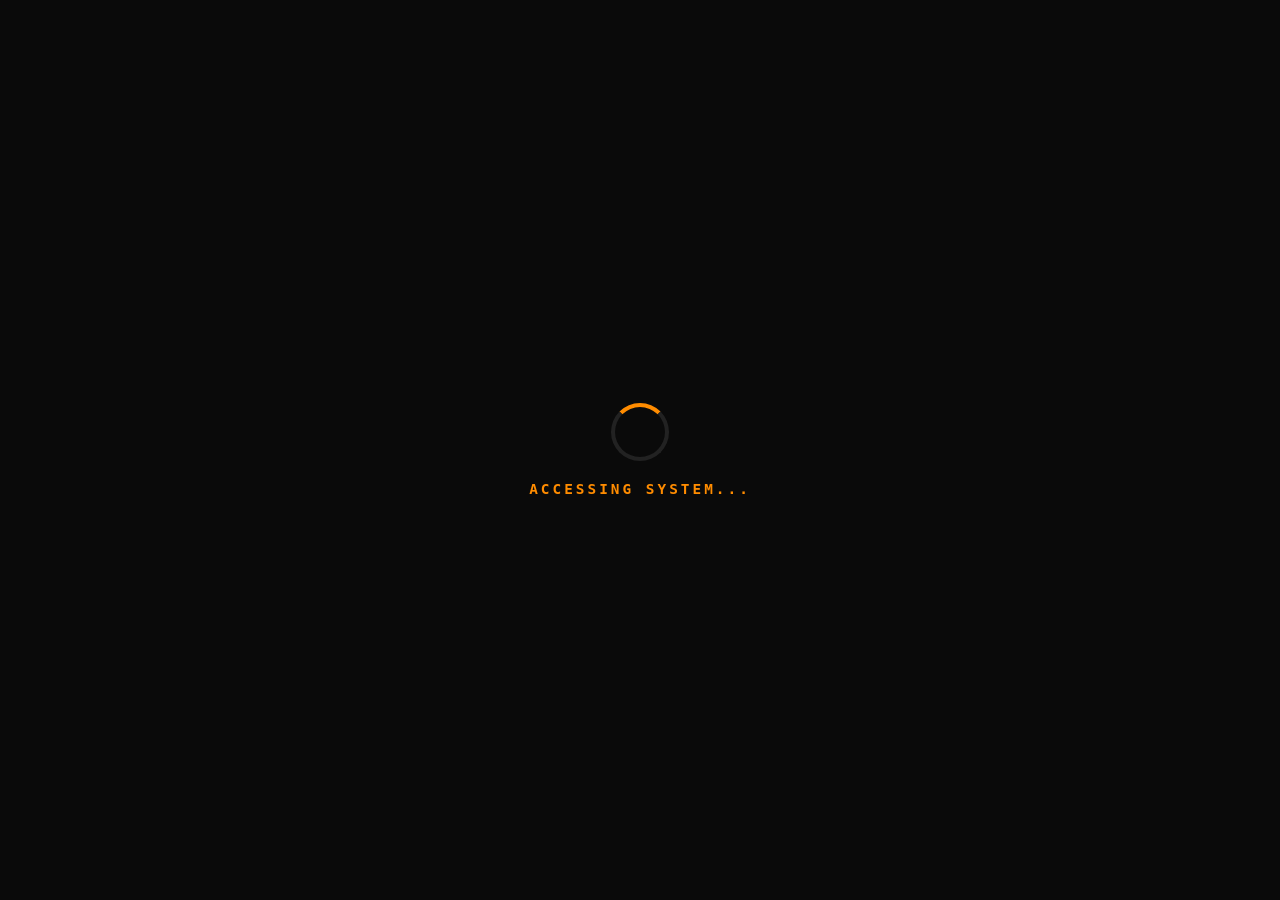
==== commit c25e09c7: "Aktualisieren von index.html" ====
--- a/index.html
+++ b/index.html
@@ -3,7 +3,7 @@
 <head>
     <meta charset="UTF-8">
     <meta name="viewport" content="width=device-width, initial-scale=1.0, maximum-scale=1.0, user-scalable=no">
-    <title>System Login - Wurstwerk</title>
+    <title>System Login - Wurstwerk Core</title>
     
     <link rel="manifest" href="manifest.json">
     <meta name="theme-color" content="#0a0a0a">
@@ -12,16 +12,36 @@
     <link rel="apple-touch-icon" href="icon.png">
 
     <link href="https://fonts.googleapis.com/css2?family=Material+Symbols+Outlined" rel="stylesheet" />
-    <link rel="stylesheet" href="style.css?v=85">
+    <link rel="stylesheet" href="style.css?v=90">
     
     <style>
+        /* =======================================================
+           1. DER FUTURISTISCHE JARVIS-LOOK
+           ======================================================= */
         body { 
             display: flex; flex-direction: column; align-items: center; justify-content: center; 
             height: 100dvh; background-color: var(--bg-color); margin: 0; padding: 0; overflow: hidden;
-            font-family: -apple-system, BlinkMacSystemFont, "Segoe UI", Roboto, sans-serif;
-        }
-
-        /* Der coole Ladescreen vom Kalender */
+            font-family: monospace; /* Futuristische Festbreitenschrift */
+        }
+
+        /* Feines, gealtertes Wurstwerk-Orange-Gittermuster im Hintergrund */
+        body::before {
+            content: ""; position: fixed; top: 0; left: 0; width: 100%; height: 100%;
+            background-image: 
+                linear-gradient(rgba(255, 140, 0, 0.05) 1px, transparent 1px),
+                linear-gradient(90deg, rgba(255, 140, 0, 0.05) 1px, transparent 1px);
+            background-size: 30px 30px; z-index: -1;
+        }
+
+        /* Scan-Linien, die über das Display laufen */
+        body::after {
+            content: ""; position: fixed; top: 0; left: 0; width: 100%; height: 100%;
+            background: repeating-linear-gradient(transparent, transparent 2px, rgba(255, 140, 0, 0.03) 3px);
+            z-index: -1; animation: scan 10s linear infinite; opacity: 0.5;
+        }
+        @keyframes scan { from { transform: translateY(-100%); } to { transform: translateY(100%); } }
+
+        /* Intro Loader (wie Agenda 2050) */
         .loader-container {
             position: fixed; top: 0; left: 0; width: 100%; height: 100%;
             background: var(--bg-color); z-index: 9999;
@@ -39,30 +59,70 @@
             text-transform: uppercase; font-size: 0.9rem;
             animation: pulse 1.5s infinite;
         }
-
         @keyframes spin { 100% { transform: rotate(360deg); } }
         @keyframes pulse { 0%, 100% { opacity: 1; } 50% { opacity: 0.5; } }
 
-        /* Das Cyber-Tresor Layout */
+        /* =======================================================
+           2. DAS HUD & DATENANZEIGEN (Jarvis Style)
+           ======================================================= */
         .vault-wrapper {
-            width: 100%; max-width: 320px; padding: 20px; text-align: center;
-        }
-
-        .header-info { margin-bottom: 40px; }
-        .titel-neon {
+            position: relative; width: 100%; max-width: 350px; padding: 20px; text-align: center;
+        }
+
+        /* Wurstwerk-Logo und Titel (Oben Mitte, über dem HUD) */
+        .brand-header { margin-bottom: 10px; text-align: center;}
+        .brand-title {
             font-size: 2.2rem; font-weight: 900; letter-spacing: 5px; text-transform: uppercase;
             color: var(--accent-amber); text-shadow: 0 0 15px rgba(255, 140, 0, 0.4);
-            margin-bottom: 5px;
-        }
-        .status-text {
-            color: var(--text-muted); font-size: 0.9rem; letter-spacing: 2px; text-transform: uppercase;
-            background: #1a1a1a; padding: 5px 15px; border-radius: 4px; display: inline-block;
-            border: 1px solid #333;
-        }
-
-        /* Die PIN Boxen (Eckig statt rund) */
+        }
+
+        /* Zentraler holografischer HUD-Kreis (wie Agenda 2050) */
+        .holographic-hud {
+            position: relative; width: 320px; height: 320px; margin: 0 auto;
+            border-radius: 50%; display: flex; align-items: center; justify-content: center;
+        }
+        /* Äußerer gestrichelter Kreis */
+        .holographic-hud::before {
+            content: ""; position: absolute; top: -15px; left: -15px; width: calc(100% + 30px); height: calc(100% + 30px);
+            border: 2px dashed rgba(255, 140, 0, 0.15); border-radius: 50%;
+        }
+        /* Dicker innerer leuchtender Kreis */
+        .holographic-hud::after {
+            content: ""; position: absolute; top: 0; left: 0; width: 100%; height: 100%;
+            border: 3px solid rgba(255, 140, 0, 0.3); border-radius: 50%;
+            box-shadow: 0 0 30px rgba(255, 140, 0, 0.2); animation: rotateHud 15s linear infinite;
+        }
+        @keyframes rotateHud { from { transform: rotate(0deg); } to { transform: rotate(360deg); } }
+
+        /* Dateneinblendungen (Jarvis Style, Oben Links) */
+        .jarvis-data-box { 
+            position: absolute; top: -20px; left: -30px; text-align: left; 
+            border-top: 1px solid rgba(255, 140, 0, 0.3); border-left: 1px solid rgba(255, 140, 0, 0.3);
+            padding: 10px 15px; border-radius: 4px; z-index: 10;
+        }
+        .data-item { color: var(--accent-amber); font-size: 0.75rem; margin-bottom: 4px; letter-spacing: 1px;}
+        .data-item.bold { font-weight: bold; text-transform: uppercase; }
+
+        /* Holografische Aktivitätsbalken (Rechts) */
+        .holographic-side-bar {
+            position: absolute; right: -25px; top: 30px; height: 180px; width: 6px;
+            background: rgba(255, 140, 0, 0.1); border-radius: 3px; overflow: hidden;
+        }
+        .side-bar-fill {
+            width: 100%; height: 60%; background: var(--accent-amber);
+            border-radius: 3px; box-shadow: 0 0 10px rgba(255, 140, 0, 0.5);
+            animation: moveBar 2.5s infinite linear;
+        }
+        @keyframes moveBar { 0% { height: 10%; } 50% { height: 70%; } 100% { height: 10%; } }
+
+        /* =======================================================
+           3. DAS ECKIGERE MATRIX-NUMPAD
+           ======================================================= */
+        /* Die 4 eckigen PIN-Boxen (Oben Mitte, im HUD) */
         .pin-display { 
-            display: flex; justify-content: center; gap: 15px; margin-bottom: 40px; 
+            position: absolute; top: 15px; left: 50%; transform: translateX(-50%);
+            display: flex; justify-content: center; gap: 12px; margin-bottom: 30px; 
+            z-index: 20;
         }
         .pin-box { 
             width: 20px; height: 20px; background: #111; border: 2px solid #333; 
@@ -77,24 +137,52 @@
             box-shadow: 0 0 12px rgba(255, 68, 68, 0.6); 
         }
 
-        /* Das Matrix-Numpad */
+        /* Das Matrix-Numpad (zentriert im HUD) */
         .cyber-numpad { 
-            display: grid; grid-template-columns: repeat(3, 1fr); gap: 15px; 
+            display: grid; grid-template-columns: repeat(3, 1fr); gap: 12px; 
+            width: 250px; z-index: 30; position: relative;
         }
         .cyber-num { 
-            background: #1a1a1a; border: 1px solid #333; border-radius: 8px;
+            background: rgba(26, 26, 26, 0.8); border: 1px solid #333; border-radius: 6px;
             color: white; font-size: 1.8rem; font-weight: bold; font-family: monospace;
-            display: flex; align-items: center; justify-content: center; height: 75px;
+            display: flex; align-items: center; justify-content: center; height: 65px;
             cursor: pointer; transition: 0.1s; user-select: none;
         }
         .cyber-num:active { 
             background: var(--accent-amber); color: #000; border-color: var(--accent-amber);
             transform: scale(0.95); box-shadow: 0 0 15px rgba(255, 140, 0, 0.5); 
         }
+        
+        /* Tasten-Farben */
         .cyber-num.empty { background: transparent; border: none; cursor: default; }
         .cyber-num.empty:active { transform: none; box-shadow: none; background: transparent; }
-        .cyber-num.del { background: #111; color: var(--text-muted); }
-        .cyber-num.del:active { background: var(--accent-danger); color: white; border-color: var(--accent-danger); box-shadow: 0 0 15px rgba(255, 68, 68, 0.5); }
+        
+        /* Löschen (X) - Rot-Orange-Gradient */
+        .cyber-num.del { 
+            background: linear-gradient(rgba(26, 26, 26, 0.8), rgba(255, 68, 68, 0.15)); 
+            border-color: rgba(255, 68, 68, 0.3); color: var(--text-muted); 
+        }
+        .cyber-num.del:active { 
+            background: var(--accent-danger); color: white; border-color: var(--accent-danger); 
+            box-shadow: 0 0 15px rgba(255, 68, 68, 0.5); 
+        }
+        /* Bestätigen (✔) - Check-Grün */
+        .cyber-num.confirm { 
+            background: rgba(76, 175, 80, 0.15); border-color: var(--success-green); 
+            color: var(--success-green); 
+        }
+        .cyber-num.confirm:active { 
+            background: var(--success-green); color: white; border-color: var(--success-green); 
+            box-shadow: 0 0 15px rgba(76, 175, 80, 0.5); 
+        }
+
+        /* Technische Systemmeldungen (Unteres HUD) */
+        .hud-system-text {
+            position: absolute; bottom: 20px; left: 50%; transform: translateX(-50%);
+            color: var(--accent-amber); font-size: 0.75rem; letter-spacing: 2px;
+            text-transform: uppercase; z-index: 20;
+        }
+        .hud-system-text .bold { font-weight: bold; color: var(--text-muted); }
 
         /* Wackeln bei Fehler */
         @keyframes shake {
@@ -103,6 +191,15 @@
             40%, 80% { transform: translateX(10px); }
         }
         .shake { animation: shake 0.4s; }
+
+        /* Ganz unten: AWAITING OPERATOR INPUT... (Orange, blinkend) */
+        .jarvis-final-status {
+            margin-top: 40px; color: var(--accent-amber); font-weight: bold; 
+            letter-spacing: 3px; text-transform: uppercase; font-size: 0.85rem;
+            animation: pulseText 1s infinite;
+        }
+        @keyframes pulseText { 0%, 100% { opacity: 1; } 50% { opacity: 0.4; } }
+
     </style>
 </head>
 <body>
@@ -113,39 +210,64 @@
     </div>
 
     <div class="vault-wrapper" id="vault">
-        <div class="header-info">
-            <div class="titel-neon">Wurstwerk</div>
-            <div class="status-text" id="status-text">System gesperrt</div>
+        
+        <div class="brand-header">
+            <div class="brand-title">WURSTWERK</div>
         </div>
 
-        <div class="pin-display" id="pin-dots">
-            <div class="pin-box"></div>
-            <div class="pin-box"></div>
-            <div class="pin-box"></div>
-            <div class="pin-box"></div>
+        <div class="holographic-hud">
+            
+            <div class="jarvis-data-box">
+                <div class="data-item bold">WURST_CORE // ACTIVE [v3.11]</div>
+                <div class="data-item">SYSTEM // STATUS: <span style="color:var(--accent-amber);">SECURED</span></div>
+                <div class="data-item">TEMP: 32.7°C | FAN: 18% | LOAD: 21.7%</div>
+                <div class="data-item" id="date-display">DATE: [LADE...]</div>
+                <div class="data-item" id="time-display">TIME: [LADE...]</div>
+            </div>
+
+            <div class="pin-display" id="pin-dots">
+                <div class="pin-box"></div>
+                <div class="pin-box"></div>
+                <div class="pin-box"></div>
+                <div class="pin-box"></div>
+            </div>
+
+            <div class="cyber-numpad">
+                <div class="cyber-num" onclick="vault.addNumber(1)">1</div>
+                <div class="cyber-num" onclick="vault.addNumber(2)">2</div>
+                <div class="cyber-num" onclick="vault.addNumber(3)">3</div>
+                
+                <div class="cyber-num" onclick="vault.addNumber(4)">4</div>
+                <div class="cyber-num" onclick="vault.addNumber(5)">5</div>
+                <div class="cyber-num" onclick="vault.addNumber(6)">6</div>
+                
+                <div class="cyber-num" onclick="vault.addNumber(7)">7</div>
+                <div class="cyber-num" onclick="vault.addNumber(8)">8</div>
+                <div class="cyber-num" onclick="vault.addNumber(9)">9</div>
+                
+                <div class="cyber-num del" onclick="vault.deleteNumber()"><span class="material-symbols-outlined">backspace</span></div>
+                <div class="cyber-num" onclick="vault.addNumber(0)">0</div>
+                <div class="cyber-num confirm" onclick="vault.addNumber(99)"><span class="material-symbols-outlined">check</span></div> </div>
+
+            <div class="hud-system-text">
+                <div class="bold">AUTH_REQ</div> // 
+                OPERATOR PIN // 4-DIGIT //
+                <span style="color:var(--accent-amber);">v3.11</span>
+                <div>LOCATION // <span style="color:var(--accent-amber);">Gera, Germany</span></div>
+            </div>
+
+            <div class="holographic-side-bar">
+                <div class="side-bar-fill"></div>
+            </div>
+
         </div>
 
-        <div class="cyber-numpad">
-            <div class="cyber-num" onclick="vault.addNumber(1)">1</div>
-            <div class="cyber-num" onclick="vault.addNumber(2)">2</div>
-            <div class="cyber-num" onclick="vault.addNumber(3)">3</div>
-            
-            <div class="cyber-num" onclick="vault.addNumber(4)">4</div>
-            <div class="cyber-num" onclick="vault.addNumber(5)">5</div>
-            <div class="cyber-num" onclick="vault.addNumber(6)">6</div>
-            
-            <div class="cyber-num" onclick="vault.addNumber(7)">7</div>
-            <div class="cyber-num" onclick="vault.addNumber(8)">8</div>
-            <div class="cyber-num" onclick="vault.addNumber(9)">9</div>
-            
-            <div class="cyber-num empty"></div>
-            <div class="cyber-num" onclick="vault.addNumber(0)">0</div>
-            <div class="cyber-num del" onclick="vault.deleteNumber()"><span class="material-symbols-outlined">backspace</span></div>
-        </div>
+        <div class="jarvis-final-status" id="status-text">AWAITING OPERATOR INPUT...</div>
+
     </div>
 
-    <script src="db.js?v=85"></script>
-    <script src="app.js?v=85"></script>
+    <script src="db.js?v=90"></script>
+    <script src="app.js?v=90"></script>
     
     <script>
         window.vault = {
@@ -153,13 +275,13 @@
             realPin: "0000", // Fallback, falls DB lädt
 
             init: async function() {
-                // Den Loader kurz anzeigen, dann ausblenden (wie in Agenda 2050)
+                // Intro-Loader kurz anzeigen, dann ausblenden
                 setTimeout(() => {
                     const loader = document.getElementById('app-loader');
                     if(loader) { loader.style.opacity = '0'; setTimeout(() => loader.remove(), 500); }
-                }, 800);
-
-                // Holt den echten PIN aus Supabase (Jetzt funktioniert es, weil db.js geladen ist!)
+                }, 1500);
+
+                // Holt den echten PIN aus Supabase
                 try {
                     const res = await fetch(`${supabaseUrl}/rest/v1/app_settings?id=eq.1&select=pin_code`, {
                         headers: { 'apikey': supabaseKey, 'Authorization': `Bearer ${supabaseKey}` }
@@ -169,13 +291,40 @@
                         if (data.length > 0) this.realPin = data[0].pin_code;
                     }
                 } catch(e) { console.error("Konnte PIN nicht laden", e); }
+
+                // Startet die holografische Zeitaktualisierung
+                this.updateTimeDisplay();
+                setInterval(() => this.updateTimeDisplay(), 1000);
             },
 
+            // NEU: Jarvis Style Zeitaktualisierung
+            updateTimeDisplay: function() {
+                const now = new Date();
+                
+                // Datum: [YYYY-MM-DD]
+                const dateStr = now.toISOString().split('T')[0];
+                document.getElementById('date-display').innerText = `DATE: [${dateStr}]`;
+                
+                // Uhrzeit: [HH:MM:SS]
+                const timeStr = now.toTimeString().split(' ')[0];
+                document.getElementById('time-display').innerText = `TIME: [${timeStr}]`;
+            },
+
             addNumber: function(num) {
+                if (num === 99) { // Bestätigen (Haken) gedrückt
+                    if (this.enteredPin.length === 4) {
+                        this.checkPin();
+                    } else {
+                        alert("Bitte gib zuerst einen 4-stelligen PIN ein!");
+                    }
+                    return;
+                }
+                
                 if (this.enteredPin.length < 4) {
                     this.enteredPin += num;
                     this.updateDots();
                     
+                    // Automatische Prüfung, wenn 4 Zahlen eingegeben sind
                     if (this.enteredPin.length === 4) {
                         setTimeout(() => this.checkPin(), 150);
                     }
@@ -183,57 +332,4 @@
             },
 
             deleteNumber: function() {
-                if (this.enteredPin.length > 0) {
-                    this.enteredPin = this.enteredPin.slice(0, -1);
-                    this.updateDots();
-                }
-            },
-
-            updateDots: function(isError = false) {
-                const boxes = document.querySelectorAll('.pin-box');
-                boxes.forEach((box, index) => {
-                    box.className = 'pin-box'; // Reset
-                    if (isError) {
-                        box.classList.add('error');
-                    } else if (index < this.enteredPin.length) {
-                        box.classList.add('filled');
-                    }
-                });
-            },
-
-            checkPin: function() {
-                if (this.enteredPin === this.realPin) {
-                    // PIN KORREKT!
-                    const status = document.getElementById('status-text');
-                    status.innerText = "ZUGANG GEWÄHRT";
-                    status.style.color = "#000";
-                    status.style.backgroundColor = "var(--success-green)";
-                    status.style.borderColor = "var(--success-green)";
-                    
-                    // Türsteher-Ticket ausstellen!
-                    sessionStorage.setItem('wurstwerk_auth', 'granted');
-                    
-                    // Weiterleiten zum Dashboard
-                    setTimeout(() => {
-                        window.location.replace('dashboard.html');
-                    }, 500);
-                } else {
-                    // PIN FALSCH!
-                    this.updateDots(true);
-                    const container = document.getElementById('vault');
-                    container.classList.add('shake');
-                    
-                    setTimeout(() => {
-                        container.classList.remove('shake');
-                        this.enteredPin = "";
-                        this.updateDots();
-                    }, 400);
-                }
-            }
-        };
-
-        // Startet das Laden des PINs und den Ladescreen
-        document.addEventListener('DOMContentLoaded', () => window.vault.init());
-    </script>
-</body>
-</html>
+                if (this
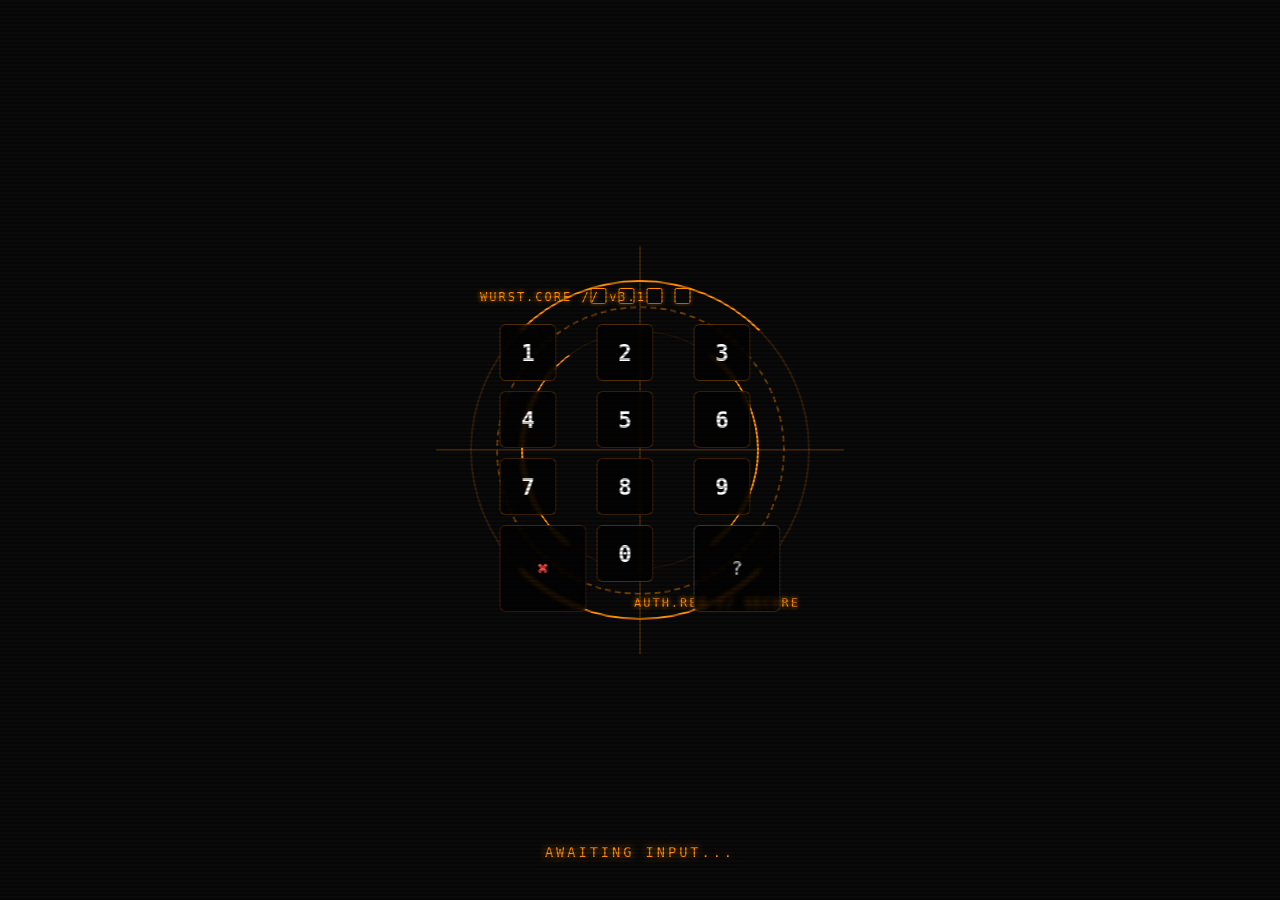
==== commit 112d4ce6: "Aktualisieren von index.html" ====
--- a/index.html
+++ b/index.html
@@ -12,324 +12,303 @@
     <link rel="apple-touch-icon" href="icon.png">
 
     <link href="https://fonts.googleapis.com/css2?family=Material+Symbols+Outlined" rel="stylesheet" />
-    <link rel="stylesheet" href="style.css?v=90">
+    <link rel="stylesheet" href="style.css?v=95">
     
     <style>
         /* =======================================================
-           1. DER FUTURISTISCHE JARVIS-LOOK
+           DER JARVIS / CYBER TRESOR (Wurstwerk Edition)
            ======================================================= */
         body { 
-            display: flex; flex-direction: column; align-items: center; justify-content: center; 
-            height: 100dvh; background-color: var(--bg-color); margin: 0; padding: 0; overflow: hidden;
-            font-family: monospace; /* Futuristische Festbreitenschrift */
-        }
-
-        /* Feines, gealtertes Wurstwerk-Orange-Gittermuster im Hintergrund */
-        body::before {
-            content: ""; position: fixed; top: 0; left: 0; width: 100%; height: 100%;
-            background-image: 
-                linear-gradient(rgba(255, 140, 0, 0.05) 1px, transparent 1px),
-                linear-gradient(90deg, rgba(255, 140, 0, 0.05) 1px, transparent 1px);
-            background-size: 30px 30px; z-index: -1;
-        }
-
-        /* Scan-Linien, die über das Display laufen */
-        body::after {
-            content: ""; position: fixed; top: 0; left: 0; width: 100%; height: 100%;
-            background: repeating-linear-gradient(transparent, transparent 2px, rgba(255, 140, 0, 0.03) 3px);
-            z-index: -1; animation: scan 10s linear infinite; opacity: 0.5;
-        }
-        @keyframes scan { from { transform: translateY(-100%); } to { transform: translateY(100%); } }
-
-        /* Intro Loader (wie Agenda 2050) */
+            background-color: #0a0a0a; color: #ff8c00; 
+            font-family: monospace, sans-serif; 
+            margin: 0; padding: 0; height: 100dvh; overflow: hidden;
+            display: flex; align-items: center; justify-content: center;
+        }
+
+        /* Scanlines über dem gesamten Bildschirm */
+        .scanlines {
+            position: fixed; top: 0; left: 0; width: 100%; height: 100%;
+            background: linear-gradient(to bottom, rgba(255,255,255,0), rgba(255,255,255,0) 50%, rgba(0,0,0,0.3) 50%, rgba(0,0,0,0.3));
+            background-size: 100% 4px; z-index: 100; pointer-events: none;
+        }
+
+        /* Hauptcontainer */
         .loader-container {
-            position: fixed; top: 0; left: 0; width: 100%; height: 100%;
-            background: var(--bg-color); z-index: 9999;
-            display: flex; flex-direction: column; justify-content: center; align-items: center;
-            transition: opacity 0.5s ease;
-        }
-        .cyber-spinner {
-            width: 50px; height: 50px;
-            border: 4px solid #222; border-top-color: var(--accent-amber);
-            border-radius: 50%; animation: spin 1s linear infinite;
-            margin-bottom: 20px;
-        }
-        .loader-text {
-            color: var(--accent-amber); font-weight: bold; letter-spacing: 3px;
-            text-transform: uppercase; font-size: 0.9rem;
-            animation: pulse 1.5s infinite;
-        }
+            display: flex; flex-direction: column; align-items: center; justify-content: center;
+            width: 100%; height: 100%; position: relative;
+        }
+
+        /* -----------------------------------------
+           DIE ROTIERENDEN RINGE
+           ----------------------------------------- */
+        .ring-group {
+            position: absolute; top: 50%; left: 50%; transform: translate(-50%, -50%);
+            width: 340px; height: 340px;
+            display: flex; align-items: center; justify-content: center;
+        }
+
+        .ring-outer, .ring-main, .ring-inner {
+            position: absolute; border-radius: 50%; box-sizing: border-box; transition: border-color 0.5s;
+        }
+
+        /* Äußerster Ring */
+        .ring-outer {
+            width: 100%; height: 100%; 
+            border: 2px solid rgba(255, 140, 0, 0.15); 
+            border-top: 2px solid #ff8c00; border-bottom: 2px solid #ff8c00; 
+            animation: spin 10s linear infinite;
+        }
+
+        /* Hauptring (Gestrichelt, dreht rückwärts) */
+        .ring-main {
+            width: 85%; height: 85%; 
+            border: 2px dashed rgba(255, 140, 0, 0.4); 
+            animation: spin-reverse 15s linear infinite;
+        }
+
+        /* Innerster Ring */
+        .ring-inner {
+            width: 70%; height: 70%; 
+            border: 1px solid rgba(255, 140, 0, 0.1); 
+            border-left: 2px solid #ff8c00; border-right: 2px solid #ff8c00; 
+            animation: spin 6s linear infinite;
+        }
+
+        /* Das Fadenkreuz im Hintergrund */
+        .hud-crosshair {
+            position: absolute; width: 120%; height: 120%;
+            background: 
+                linear-gradient(transparent 49.8%, rgba(255, 140, 0, 0.2) 49.8%, rgba(255, 140, 0, 0.2) 50.2%, transparent 50.2%), 
+                linear-gradient(90deg, transparent 49.8%, rgba(255, 140, 0, 0.2) 49.8%, rgba(255, 140, 0, 0.2) 50.2%, transparent 50.2%);
+            border-radius: 50%; z-index: 1;
+        }
+
+        /* Die Deko-Texte an den Ringen */
+        .deco-data { position: absolute; font-size: 0.75rem; color: #ff8c00; letter-spacing: 2px; text-shadow: 0 0 5px #ff8c00; transition: color 0.5s; }
+        .top-left { top: 10px; left: 10px; }
+        .bottom-right { bottom: 10px; right: 10px; }
+
         @keyframes spin { 100% { transform: rotate(360deg); } }
-        @keyframes pulse { 0%, 100% { opacity: 1; } 50% { opacity: 0.5; } }
-
-        /* =======================================================
-           2. DAS HUD & DATENANZEIGEN (Jarvis Style)
-           ======================================================= */
-        .vault-wrapper {
-            position: relative; width: 100%; max-width: 350px; padding: 20px; text-align: center;
-        }
-
-        /* Wurstwerk-Logo und Titel (Oben Mitte, über dem HUD) */
-        .brand-header { margin-bottom: 10px; text-align: center;}
-        .brand-title {
-            font-size: 2.2rem; font-weight: 900; letter-spacing: 5px; text-transform: uppercase;
-            color: var(--accent-amber); text-shadow: 0 0 15px rgba(255, 140, 0, 0.4);
-        }
-
-        /* Zentraler holografischer HUD-Kreis (wie Agenda 2050) */
-        .holographic-hud {
-            position: relative; width: 320px; height: 320px; margin: 0 auto;
-            border-radius: 50%; display: flex; align-items: center; justify-content: center;
-        }
-        /* Äußerer gestrichelter Kreis */
-        .holographic-hud::before {
-            content: ""; position: absolute; top: -15px; left: -15px; width: calc(100% + 30px); height: calc(100% + 30px);
-            border: 2px dashed rgba(255, 140, 0, 0.15); border-radius: 50%;
-        }
-        /* Dicker innerer leuchtender Kreis */
-        .holographic-hud::after {
-            content: ""; position: absolute; top: 0; left: 0; width: 100%; height: 100%;
-            border: 3px solid rgba(255, 140, 0, 0.3); border-radius: 50%;
-            box-shadow: 0 0 30px rgba(255, 140, 0, 0.2); animation: rotateHud 15s linear infinite;
-        }
-        @keyframes rotateHud { from { transform: rotate(0deg); } to { transform: rotate(360deg); } }
-
-        /* Dateneinblendungen (Jarvis Style, Oben Links) */
-        .jarvis-data-box { 
-            position: absolute; top: -20px; left: -30px; text-align: left; 
-            border-top: 1px solid rgba(255, 140, 0, 0.3); border-left: 1px solid rgba(255, 140, 0, 0.3);
-            padding: 10px 15px; border-radius: 4px; z-index: 10;
-        }
-        .data-item { color: var(--accent-amber); font-size: 0.75rem; margin-bottom: 4px; letter-spacing: 1px;}
-        .data-item.bold { font-weight: bold; text-transform: uppercase; }
-
-        /* Holografische Aktivitätsbalken (Rechts) */
-        .holographic-side-bar {
-            position: absolute; right: -25px; top: 30px; height: 180px; width: 6px;
-            background: rgba(255, 140, 0, 0.1); border-radius: 3px; overflow: hidden;
-        }
-        .side-bar-fill {
-            width: 100%; height: 60%; background: var(--accent-amber);
-            border-radius: 3px; box-shadow: 0 0 10px rgba(255, 140, 0, 0.5);
-            animation: moveBar 2.5s infinite linear;
-        }
-        @keyframes moveBar { 0% { height: 10%; } 50% { height: 70%; } 100% { height: 10%; } }
-
-        /* =======================================================
-           3. DAS ECKIGERE MATRIX-NUMPAD
-           ======================================================= */
-        /* Die 4 eckigen PIN-Boxen (Oben Mitte, im HUD) */
-        .pin-display { 
-            position: absolute; top: 15px; left: 50%; transform: translateX(-50%);
-            display: flex; justify-content: center; gap: 12px; margin-bottom: 30px; 
-            z-index: 20;
-        }
-        .pin-box { 
-            width: 20px; height: 20px; background: #111; border: 2px solid #333; 
-            border-radius: 4px; transition: 0.2s ease; 
-        }
-        .pin-box.filled { 
-            background-color: var(--accent-amber); border-color: var(--accent-amber); 
-            box-shadow: 0 0 12px rgba(255, 140, 0, 0.6); 
-        }
-        .pin-box.error { 
-            background-color: var(--accent-danger); border-color: var(--accent-danger); 
-            box-shadow: 0 0 12px rgba(255, 68, 68, 0.6); 
-        }
-
-        /* Das Matrix-Numpad (zentriert im HUD) */
-        .cyber-numpad { 
-            display: grid; grid-template-columns: repeat(3, 1fr); gap: 12px; 
-            width: 250px; z-index: 30; position: relative;
-        }
-        .cyber-num { 
-            background: rgba(26, 26, 26, 0.8); border: 1px solid #333; border-radius: 6px;
-            color: white; font-size: 1.8rem; font-weight: bold; font-family: monospace;
-            display: flex; align-items: center; justify-content: center; height: 65px;
-            cursor: pointer; transition: 0.1s; user-select: none;
-        }
-        .cyber-num:active { 
-            background: var(--accent-amber); color: #000; border-color: var(--accent-amber);
-            transform: scale(0.95); box-shadow: 0 0 15px rgba(255, 140, 0, 0.5); 
-        }
+        @keyframes spin-reverse { 100% { transform: rotate(-360deg); } }
+
+        /* -----------------------------------------
+           DAS NUMPAD & DER INHALT IN DER MITTE
+           ----------------------------------------- */
+        .gateway-content {
+            position: absolute; top: 50%; left: 50%; transform: translate(-50%, -50%);
+            display: flex; flex-direction: column; align-items: center; z-index: 10;
+        }
+
+        /* Die PIN-Punkte */
+        .pin-display { display: flex; gap: 12px; margin-bottom: 20px; }
+        .pin-dot { 
+            width: 14px; height: 14px; border: 1px solid #ff8c00; background: transparent; 
+            border-radius: 2px; transition: 0.2s; box-shadow: 0 0 5px rgba(255, 140, 0, 0.3);
+        }
+        .pin-dot.filled { background: #ff8c00; box-shadow: 0 0 10px #ff8c00; }
+        .pin-dot.error { border-color: #ff4444; background: #ff4444; box-shadow: 0 0 10px #ff4444; }
+
+        /* Die Tasten */
+        .numpad { display: grid; grid-template-columns: repeat(3, 1fr); gap: 10px; }
+        .num-btn {
+            width: 55px; height: 55px; display: flex; align-items: center; justify-content: center;
+            font-size: 1.4rem; font-weight: bold; cursor: pointer; color: white;
+            border: 1px solid rgba(255, 140, 0, 0.3); background: rgba(0, 0, 0, 0.7); 
+            backdrop-filter: blur(2px); border-radius: 6px; transition: 0.1s; user-select: none;
+        }
+        .num-btn:active { background: #ff8c00; color: #000; box-shadow: 0 0 15px #ff8c00; transform: scale(0.95); }
         
-        /* Tasten-Farben */
-        .cyber-num.empty { background: transparent; border: none; cursor: default; }
-        .cyber-num.empty:active { transform: none; box-shadow: none; background: transparent; }
+        /* Sonder-Tasten */
+        .action-btn { font-size: 1.2rem; }
+        .error-btn { color: #ff4444; border-color: rgba(255, 68, 68, 0.3); }
+        .error-btn:active { background: #ff4444; color: #fff; box-shadow: 0 0 15px #ff4444; }
+        .reset-btn { color: #aaa; border-color: rgba(170, 170, 170, 0.3); }
+
+        /* Der große Prozent-Zähler (Versteckt bis Login) */
+        #prozent { 
+            font-size: 3rem; font-weight: bold; text-shadow: 0 0 15px #ff8c00; 
+            margin-bottom: 10px; display: none; 
+        }
+
+        /* System-Status Text ganz unten */
+        .loader-status {
+            position: absolute; bottom: 40px; font-size: 0.85rem; letter-spacing: 3px; 
+            color: #ff8c00; text-shadow: 0 0 8px rgba(255, 140, 0, 0.8);
+            animation: blink 1.5s infinite; text-transform: uppercase;
+        }
+        @keyframes blink { 0%, 100% { opacity: 1; } 50% { opacity: 0.4; } }
+
+        /* -----------------------------------------
+           DER SUCCESS-MODE (Alles wird grün!)
+           ----------------------------------------- */
+        .success-mode .ring-outer, .success-mode .ring-main, .success-mode .ring-inner {
+            border-color: rgba(76, 175, 80, 0.3) !important;
+        }
+        .success-mode .ring-outer { border-top-color: #4caf50 !important; border-bottom-color: #4caf50 !important; }
+        .success-mode .ring-main { border-color: #4caf50 !important; }
+        .success-mode .ring-inner { border-left-color: #4caf50 !important; border-right-color: #4caf50 !important; }
         
-        /* Löschen (X) - Rot-Orange-Gradient */
-        .cyber-num.del { 
-            background: linear-gradient(rgba(26, 26, 26, 0.8), rgba(255, 68, 68, 0.15)); 
-            border-color: rgba(255, 68, 68, 0.3); color: var(--text-muted); 
-        }
-        .cyber-num.del:active { 
-            background: var(--accent-danger); color: white; border-color: var(--accent-danger); 
-            box-shadow: 0 0 15px rgba(255, 68, 68, 0.5); 
-        }
-        /* Bestätigen (✔) - Check-Grün */
-        .cyber-num.confirm { 
-            background: rgba(76, 175, 80, 0.15); border-color: var(--success-green); 
-            color: var(--success-green); 
-        }
-        .cyber-num.confirm:active { 
-            background: var(--success-green); color: white; border-color: var(--success-green); 
-            box-shadow: 0 0 15px rgba(76, 175, 80, 0.5); 
-        }
-
-        /* Technische Systemmeldungen (Unteres HUD) */
-        .hud-system-text {
-            position: absolute; bottom: 20px; left: 50%; transform: translateX(-50%);
-            color: var(--accent-amber); font-size: 0.75rem; letter-spacing: 2px;
-            text-transform: uppercase; z-index: 20;
-        }
-        .hud-system-text .bold { font-weight: bold; color: var(--text-muted); }
-
-        /* Wackeln bei Fehler */
-        @keyframes shake {
-            0%, 100% { transform: translateX(0); }
-            20%, 60% { transform: translateX(-10px); }
-            40%, 80% { transform: translateX(10px); }
-        }
-        .shake { animation: shake 0.4s; }
-
-        /* Ganz unten: AWAITING OPERATOR INPUT... (Orange, blinkend) */
-        .jarvis-final-status {
-            margin-top: 40px; color: var(--accent-amber); font-weight: bold; 
-            letter-spacing: 3px; text-transform: uppercase; font-size: 0.85rem;
-            animation: pulseText 1s infinite;
-        }
-        @keyframes pulseText { 0%, 100% { opacity: 1; } 50% { opacity: 0.4; } }
+        .success-mode .hud-crosshair {
+            background: 
+                linear-gradient(transparent 49.8%, rgba(76, 175, 80, 0.2) 49.8%, rgba(76, 175, 80, 0.2) 50.2%, transparent 50.2%), 
+                linear-gradient(90deg, transparent 49.8%, rgba(76, 175, 80, 0.2) 49.8%, rgba(76, 175, 80, 0.2) 50.2%, transparent 50.2%);
+        }
+        .success-mode .deco-data, .success-mode #prozent { color: #4caf50; text-shadow: 0 0 10px #4caf50; }
+        .success-mode .loader-status { color: #4caf50; text-shadow: 0 0 10px #4caf50; animation: none; font-weight: bold;}
 
     </style>
 </head>
 <body>
 
-    <div class="loader-container" id="app-loader">
-        <div class="cyber-spinner"></div>
-        <div class="loader-text">ACCESSING SYSTEM...</div>
+    <div class="scanlines"></div>
+
+    <div class="loader-container" id="main-loader">
+
+        <div class="ring-group">
+            <div class="hud-crosshair"></div>
+            <div class="ring-outer"></div>
+            <div id="cyberRing" class="ring-main"></div>
+            <div class="ring-inner"></div>
+
+            <div class="deco-data top-left">WURST.CORE // v3.1</div>
+            <div class="deco-data bottom-right">AUTH.REQ // SECURE</div>
+        </div>
+
+        <div class="gateway-content">
+            <div id="pinBox">
+                <div class="pin-display">
+                    <div class="pin-dot"></div>
+                    <div class="pin-dot"></div>
+                    <div class="pin-dot"></div>
+                    <div class="pin-dot"></div>
+                </div>
+            </div>
+
+            <div id="prozent" class="loader-text">0%</div>
+
+            <div id="numpadBox" class="numpad">
+                <div class="num-btn" onclick="vaultAuth.addNumber('1')">1</div>
+                <div class="num-btn" onclick="vaultAuth.addNumber('2')">2</div>
+                <div class="num-btn" onclick="vaultAuth.addNumber('3')">3</div>
+                <div class="num-btn" onclick="vaultAuth.addNumber('4')">4</div>
+                <div class="num-btn" onclick="vaultAuth.addNumber('5')">5</div>
+                <div class="num-btn" onclick="vaultAuth.addNumber('6')">6</div>
+                <div class="num-btn" onclick="vaultAuth.addNumber('7')">7</div>
+                <div class="num-btn" onclick="vaultAuth.addNumber('8')">8</div>
+                <div class="num-btn" onclick="vaultAuth.addNumber('9')">9</div>
+
+                <div class="num-btn action-btn error-btn" onclick="vaultAuth.clearPin()">✖</div>
+                <div class="num-btn" onclick="vaultAuth.addNumber('0')">0</div>
+                <div class="num-btn action-btn reset-btn" onclick="alert('SYSTEM-HINWEIS: Bitte Master-Admin kontaktieren, um PIN zurückzusetzen.')">?</div>
+            </div>
+        </div>
+
+        <div class="loader-status" id="status-text">AWAITING INPUT...</div>
     </div>
 
-    <div class="vault-wrapper" id="vault">
-        
-        <div class="brand-header">
-            <div class="brand-title">WURSTWERK</div>
-        </div>
-
-        <div class="holographic-hud">
-            
-            <div class="jarvis-data-box">
-                <div class="data-item bold">WURST_CORE // ACTIVE [v3.11]</div>
-                <div class="data-item">SYSTEM // STATUS: <span style="color:var(--accent-amber);">SECURED</span></div>
-                <div class="data-item">TEMP: 32.7°C | FAN: 18% | LOAD: 21.7%</div>
-                <div class="data-item" id="date-display">DATE: [LADE...]</div>
-                <div class="data-item" id="time-display">TIME: [LADE...]</div>
-            </div>
-
-            <div class="pin-display" id="pin-dots">
-                <div class="pin-box"></div>
-                <div class="pin-box"></div>
-                <div class="pin-box"></div>
-                <div class="pin-box"></div>
-            </div>
-
-            <div class="cyber-numpad">
-                <div class="cyber-num" onclick="vault.addNumber(1)">1</div>
-                <div class="cyber-num" onclick="vault.addNumber(2)">2</div>
-                <div class="cyber-num" onclick="vault.addNumber(3)">3</div>
-                
-                <div class="cyber-num" onclick="vault.addNumber(4)">4</div>
-                <div class="cyber-num" onclick="vault.addNumber(5)">5</div>
-                <div class="cyber-num" onclick="vault.addNumber(6)">6</div>
-                
-                <div class="cyber-num" onclick="vault.addNumber(7)">7</div>
-                <div class="cyber-num" onclick="vault.addNumber(8)">8</div>
-                <div class="cyber-num" onclick="vault.addNumber(9)">9</div>
-                
-                <div class="cyber-num del" onclick="vault.deleteNumber()"><span class="material-symbols-outlined">backspace</span></div>
-                <div class="cyber-num" onclick="vault.addNumber(0)">0</div>
-                <div class="cyber-num confirm" onclick="vault.addNumber(99)"><span class="material-symbols-outlined">check</span></div> </div>
-
-            <div class="hud-system-text">
-                <div class="bold">AUTH_REQ</div> // 
-                OPERATOR PIN // 4-DIGIT //
-                <span style="color:var(--accent-amber);">v3.11</span>
-                <div>LOCATION // <span style="color:var(--accent-amber);">Gera, Germany</span></div>
-            </div>
-
-            <div class="holographic-side-bar">
-                <div class="side-bar-fill"></div>
-            </div>
-
-        </div>
-
-        <div class="jarvis-final-status" id="status-text">AWAITING OPERATOR INPUT...</div>
-
-    </div>
-
-    <script src="db.js?v=90"></script>
-    <script src="app.js?v=90"></script>
+    <script src="db.js?v=95"></script>
+    <script src="app.js?v=95"></script>
     
     <script>
-        window.vault = {
-            enteredPin: "",
-            realPin: "0000", // Fallback, falls DB lädt
+        window.vaultAuth = {
+            currentPin: "",
+            dbPin: "0000", // Fallback, falls DB nicht lädt
 
             init: async function() {
-                // Intro-Loader kurz anzeigen, dann ausblenden
-                setTimeout(() => {
-                    const loader = document.getElementById('app-loader');
-                    if(loader) { loader.style.opacity = '0'; setTimeout(() => loader.remove(), 500); }
-                }, 1500);
-
-                // Holt den echten PIN aus Supabase
+                // Pin aus der echten Supabase Datenbank laden
                 try {
                     const res = await fetch(`${supabaseUrl}/rest/v1/app_settings?id=eq.1&select=pin_code`, {
                         headers: { 'apikey': supabaseKey, 'Authorization': `Bearer ${supabaseKey}` }
                     });
-                    if (res.ok) {
+                    if(res.ok) {
                         const data = await res.json();
-                        if (data.length > 0) this.realPin = data[0].pin_code;
+                        if(data.length > 0) {
+                            this.dbPin = data[0].pin_code;
+                        }
                     }
-                } catch(e) { console.error("Konnte PIN nicht laden", e); }
-
-                // Startet die holografische Zeitaktualisierung
-                this.updateTimeDisplay();
-                setInterval(() => this.updateTimeDisplay(), 1000);
+                } catch(e) { console.error("Fehler beim Laden der PIN", e); }
             },
 
-            // NEU: Jarvis Style Zeitaktualisierung
-            updateTimeDisplay: function() {
-                const now = new Date();
-                
-                // Datum: [YYYY-MM-DD]
-                const dateStr = now.toISOString().split('T')[0];
-                document.getElementById('date-display').innerText = `DATE: [${dateStr}]`;
-                
-                // Uhrzeit: [HH:MM:SS]
-                const timeStr = now.toTimeString().split(' ')[0];
-                document.getElementById('time-display').innerText = `TIME: [${timeStr}]`;
-            },
-
             addNumber: function(num) {
-                if (num === 99) { // Bestätigen (Haken) gedrückt
-                    if (this.enteredPin.length === 4) {
-                        this.checkPin();
-                    } else {
-                        alert("Bitte gib zuerst einen 4-stelligen PIN ein!");
-                    }
-                    return;
-                }
-                
-                if (this.enteredPin.length < 4) {
-                    this.enteredPin += num;
+                if(this.currentPin.length < 4) {
+                    this.currentPin += num;
                     this.updateDots();
                     
-                    // Automatische Prüfung, wenn 4 Zahlen eingegeben sind
-                    if (this.enteredPin.length === 4) {
+                    if(this.currentPin.length === 4) {
                         setTimeout(() => this.checkPin(), 150);
                     }
                 }
             },
 
-            deleteNumber: function() {
-                if (this
+            clearPin: function() {
+                this.currentPin = "";
+                this.updateDots();
+            },
+
+            updateDots: function(isError = false) {
+                const dots = document.querySelectorAll('.pin-dot');
+                dots.forEach((dot, i) => {
+                    dot.className = 'pin-dot'; // Reset
+                    if (isError) {
+                        dot.classList.add('error');
+                    } else if (i < this.currentPin.length) {
+                        dot.classList.add('filled');
+                    }
+                });
+            },
+
+            checkPin: function() {
+                if(this.currentPin === this.dbPin) {
+                    // PIN KORREKT - SYSTEM ENTSPERREN
+                    document.getElementById('status-text').innerText = "ACCESS GRANTED // BOOTING...";
+                    
+                    // Numpad und Pin-Boxen ausblenden
+                    document.getElementById('numpadBox').style.display = 'none';
+                    document.getElementById('pinBox').style.display = 'none';
+                    
+                    // Prozentzähler einblenden und Farben auf Grün (Success) umschalten
+                    const proz = document.getElementById('prozent');
+                    proz.style.display = 'block';
+                    document.getElementById('main-loader').classList.add('success-mode');
+
+                    // Cooler Zähler-Effekt
+                    let count = 0;
+                    let interval = setInterval(() => {
+                        count += Math.floor(Math.random() * 12) + 4; // Zufällige Sprünge
+                        if(count >= 100) {
+                            count = 100;
+                            clearInterval(interval);
+                            
+                            // Ticket ausstellen
+                            sessionStorage.setItem('wurstwerk_auth', 'granted');
+                            
+                            // Zum Dashboard springen
+                            setTimeout(() => { 
+                                window.location.replace('dashboard.html'); 
+                            }, 500);
+                        }
+                        proz.innerText = count + "%";
+                    }, 80);
+
+                } else {
+                    // PIN FALSCH - FEHLER ANZEIGEN
+                    this.updateDots(true);
+                    document.getElementById('status-text').innerText = "ACCESS DENIED";
+                    document.getElementById('status-text').style.color = "#ff4444";
+                    document.getElementById('status-text').style.animation = "none";
+                    
+                    setTimeout(() => {
+                        this.clearPin();
+                        document.getElementById('status-text').innerText = "AWAITING INPUT...";
+                        document.getElementById('status-text').style.color = "";
+                        document.getElementById('status-text').style.animation = "blink 1.5s infinite";
+                    }, 800);
+                }
+            }
+        };
+
+        // Skript beim Start ausführen
+        document.addEventListener('DOMContentLoaded', () => window.vaultAuth.init());
+    </script>
+</body>
+</html>
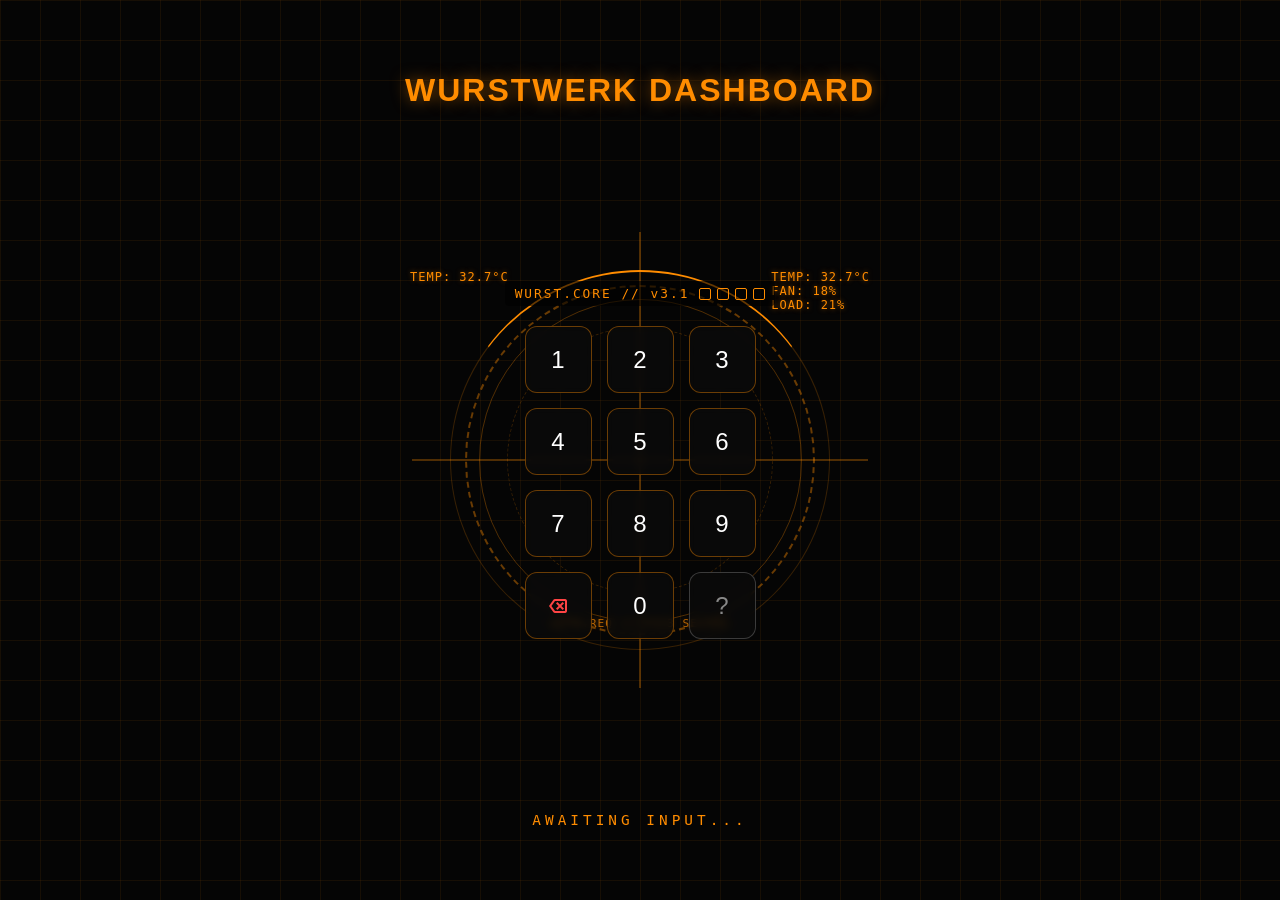
==== commit 39a439af: "Aktualisieren von index.html" ====
--- a/index.html
+++ b/index.html
@@ -3,7 +3,7 @@
 <head>
     <meta charset="UTF-8">
     <meta name="viewport" content="width=device-width, initial-scale=1.0, maximum-scale=1.0, user-scalable=no">
-    <title>System Login - Wurstwerk Core</title>
+    <title>Wurstwerk Dashboard</title>
     
     <link rel="manifest" href="manifest.json">
     <meta name="theme-color" content="#0a0a0a">
@@ -12,219 +12,202 @@
     <link rel="apple-touch-icon" href="icon.png">
 
     <link href="https://fonts.googleapis.com/css2?family=Material+Symbols+Outlined" rel="stylesheet" />
-    <link rel="stylesheet" href="style.css?v=95">
+    <link rel="stylesheet" href="style.css?v=100">
     
     <style>
         /* =======================================================
-           DER JARVIS / CYBER TRESOR (Wurstwerk Edition)
+           CYBER HUD DESIGN (Wie auf dem Bild)
            ======================================================= */
         body { 
-            background-color: #0a0a0a; color: #ff8c00; 
+            background-color: #050505; color: #ff8c00; 
             font-family: monospace, sans-serif; 
             margin: 0; padding: 0; height: 100dvh; overflow: hidden;
-            display: flex; align-items: center; justify-content: center;
-        }
-
-        /* Scanlines über dem gesamten Bildschirm */
-        .scanlines {
-            position: fixed; top: 0; left: 0; width: 100%; height: 100%;
-            background: linear-gradient(to bottom, rgba(255,255,255,0), rgba(255,255,255,0) 50%, rgba(0,0,0,0.3) 50%, rgba(0,0,0,0.3));
-            background-size: 100% 4px; z-index: 100; pointer-events: none;
-        }
-
-        /* Hauptcontainer */
-        .loader-container {
             display: flex; flex-direction: column; align-items: center; justify-content: center;
-            width: 100%; height: 100%; position: relative;
-        }
-
-        /* -----------------------------------------
-           DIE ROTIERENDEN RINGE
-           ----------------------------------------- */
-        .ring-group {
-            position: absolute; top: 50%; left: 50%; transform: translate(-50%, -50%);
-            width: 340px; height: 340px;
-            display: flex; align-items: center; justify-content: center;
-        }
-
-        .ring-outer, .ring-main, .ring-inner {
-            position: absolute; border-radius: 50%; box-sizing: border-box; transition: border-color 0.5s;
-        }
-
-        /* Äußerster Ring */
-        .ring-outer {
-            width: 100%; height: 100%; 
-            border: 2px solid rgba(255, 140, 0, 0.15); 
-            border-top: 2px solid #ff8c00; border-bottom: 2px solid #ff8c00; 
-            animation: spin 10s linear infinite;
-        }
-
-        /* Hauptring (Gestrichelt, dreht rückwärts) */
-        .ring-main {
-            width: 85%; height: 85%; 
-            border: 2px dashed rgba(255, 140, 0, 0.4); 
-            animation: spin-reverse 15s linear infinite;
-        }
-
-        /* Innerster Ring */
-        .ring-inner {
-            width: 70%; height: 70%; 
-            border: 1px solid rgba(255, 140, 0, 0.1); 
-            border-left: 2px solid #ff8c00; border-right: 2px solid #ff8c00; 
-            animation: spin 6s linear infinite;
-        }
-
-        /* Das Fadenkreuz im Hintergrund */
-        .hud-crosshair {
+        }
+
+        /* Das feine Gitternetz im Hintergrund */
+        body::before {
+            content: ""; position: fixed; top: 0; left: 0; width: 100%; height: 100%;
+            background-image: 
+                linear-gradient(rgba(255, 140, 0, 0.07) 1px, transparent 1px),
+                linear-gradient(90deg, rgba(255, 140, 0, 0.07) 1px, transparent 1px);
+            background-size: 40px 40px; z-index: 0; pointer-events: none;
+        }
+
+        /* Große Überschrift oben */
+        .main-title {
+            position: absolute; top: 8%; left: 50%; transform: translateX(-50%);
+            font-size: 2rem; font-weight: 900; letter-spacing: 2px;
+            color: #ff8c00; text-shadow: 0 0 15px rgba(255, 140, 0, 0.5);
+            font-family: -apple-system, sans-serif; z-index: 10;
+            white-space: nowrap;
+        }
+
+        /* -----------------------------------------
+           DIE GROSSEN RINGE (HUD)
+           ----------------------------------------- */
+        .hud-wrapper {
+            position: relative; width: 380px; height: 380px;
+            display: flex; align-items: center; justify-content: center; z-index: 5;
+            margin-top: 20px;
+        }
+
+        .ring { position: absolute; border-radius: 50%; box-sizing: border-box; }
+
+        .ring-1 { width: 100%; height: 100%; border: 1px solid rgba(255, 140, 0, 0.2); animation: spin 20s linear infinite; border-top: 2px solid #ff8c00;}
+        .ring-2 { width: 92%; height: 92%; border: 2px dashed rgba(255, 140, 0, 0.4); animation: spin-reverse 25s linear infinite; }
+        .ring-3 { width: 85%; height: 85%; border: 1px solid rgba(255, 140, 0, 0.3); }
+        .ring-4 { width: 70%; height: 70%; border: 1px dashed rgba(255, 140, 0, 0.2); animation: spin 15s linear infinite; }
+        
+        /* Das Fadenkreuz (Crosshair) */
+        .crosshair {
             position: absolute; width: 120%; height: 120%;
             background: 
-                linear-gradient(transparent 49.8%, rgba(255, 140, 0, 0.2) 49.8%, rgba(255, 140, 0, 0.2) 50.2%, transparent 50.2%), 
-                linear-gradient(90deg, transparent 49.8%, rgba(255, 140, 0, 0.2) 49.8%, rgba(255, 140, 0, 0.2) 50.2%, transparent 50.2%);
-            border-radius: 50%; z-index: 1;
-        }
-
-        /* Die Deko-Texte an den Ringen */
-        .deco-data { position: absolute; font-size: 0.75rem; color: #ff8c00; letter-spacing: 2px; text-shadow: 0 0 5px #ff8c00; transition: color 0.5s; }
-        .top-left { top: 10px; left: 10px; }
-        .bottom-right { bottom: 10px; right: 10px; }
+                linear-gradient(transparent 49.8%, rgba(255, 140, 0, 0.3) 49.8%, rgba(255, 140, 0, 0.3) 50.2%, transparent 50.2%), 
+                linear-gradient(90deg, transparent 49.8%, rgba(255, 140, 0, 0.3) 49.8%, rgba(255, 140, 0, 0.3) 50.2%, transparent 50.2%);
+            z-index: 1; pointer-events: none;
+        }
 
         @keyframes spin { 100% { transform: rotate(360deg); } }
         @keyframes spin-reverse { 100% { transform: rotate(-360deg); } }
 
         /* -----------------------------------------
-           DAS NUMPAD & DER INHALT IN DER MITTE
-           ----------------------------------------- */
-        .gateway-content {
-            position: absolute; top: 50%; left: 50%; transform: translate(-50%, -50%);
-            display: flex; flex-direction: column; align-items: center; z-index: 10;
-        }
-
-        /* Die PIN-Punkte */
-        .pin-display { display: flex; gap: 12px; margin-bottom: 20px; }
-        .pin-dot { 
-            width: 14px; height: 14px; border: 1px solid #ff8c00; background: transparent; 
-            border-radius: 2px; transition: 0.2s; box-shadow: 0 0 5px rgba(255, 140, 0, 0.3);
-        }
-        .pin-dot.filled { background: #ff8c00; box-shadow: 0 0 10px #ff8c00; }
-        .pin-dot.error { border-color: #ff4444; background: #ff4444; box-shadow: 0 0 10px #ff4444; }
-
-        /* Die Tasten */
-        .numpad { display: grid; grid-template-columns: repeat(3, 1fr); gap: 10px; }
+           TECHNISCHE DATEN (Außen am HUD)
+           ----------------------------------------- */
+        .hud-data { position: absolute; font-size: 0.75rem; letter-spacing: 1px; color: #ff8c00; text-shadow: 0 0 5px rgba(255, 140, 0, 0.5); }
+        .data-tl { top: 0; left: -40px; }
+        .data-tr { top: 0; right: -40px; text-align: left; }
+        .data-bc { bottom: 20px; left: 50%; transform: translateX(-50%); font-size: 0.7rem; opacity: 0.7; }
+
+        /* -----------------------------------------
+           DAS TASTENFELD (Zentriert im HUD)
+           ----------------------------------------- */
+        .keypad-container {
+            position: absolute; z-index: 10; display: flex; flex-direction: column; align-items: center;
+        }
+
+        /* Wurst.Core und PIN-Kästchen */
+        .pin-header {
+            display: flex; align-items: center; gap: 10px; margin-bottom: 20px;
+            font-size: 0.8rem; letter-spacing: 2px;
+            background: rgba(0,0,0,0.6); padding: 5px 10px; border-radius: 4px;
+        }
+        .pin-boxes { display: flex; gap: 6px; }
+        .pin-box { width: 10px; height: 10px; border: 1px solid #ff8c00; border-radius: 2px; transition: 0.2s; }
+        .pin-box.filled { background: #ff8c00; box-shadow: 0 0 8px #ff8c00; }
+        .pin-box.error { background: #ff4444; border-color: #ff4444; box-shadow: 0 0 8px #ff4444; }
+
+        /* Die Matrix: Alle Tasten exakt gleich groß! */
+        .numpad { display: grid; grid-template-columns: repeat(3, 1fr); gap: 15px; }
         .num-btn {
-            width: 55px; height: 55px; display: flex; align-items: center; justify-content: center;
-            font-size: 1.4rem; font-weight: bold; cursor: pointer; color: white;
-            border: 1px solid rgba(255, 140, 0, 0.3); background: rgba(0, 0, 0, 0.7); 
-            backdrop-filter: blur(2px); border-radius: 6px; transition: 0.1s; user-select: none;
-        }
-        .num-btn:active { background: #ff8c00; color: #000; box-shadow: 0 0 15px #ff8c00; transform: scale(0.95); }
+            width: 65px; height: 65px; /* Einheitliche Größe für ALLE Tasten */
+            display: flex; align-items: center; justify-content: center;
+            font-size: 1.5rem; font-family: -apple-system, sans-serif; font-weight: 500;
+            color: #fff; background: rgba(10, 10, 10, 0.8); backdrop-filter: blur(4px);
+            border: 1px solid rgba(255, 140, 0, 0.4); border-radius: 12px;
+            cursor: pointer; transition: 0.1s; user-select: none;
+        }
+        .num-btn:active { background: rgba(255, 140, 0, 0.3); border-color: #ff8c00; box-shadow: 0 0 15px rgba(255, 140, 0, 0.6); transform: scale(0.95); }
         
-        /* Sonder-Tasten */
-        .action-btn { font-size: 1.2rem; }
-        .error-btn { color: #ff4444; border-color: rgba(255, 68, 68, 0.3); }
-        .error-btn:active { background: #ff4444; color: #fff; box-shadow: 0 0 15px #ff4444; }
-        .reset-btn { color: #aaa; border-color: rgba(170, 170, 170, 0.3); }
-
-        /* Der große Prozent-Zähler (Versteckt bis Login) */
-        #prozent { 
-            font-size: 3rem; font-weight: bold; text-shadow: 0 0 15px #ff8c00; 
-            margin-bottom: 10px; display: none; 
-        }
-
-        /* System-Status Text ganz unten */
-        .loader-status {
-            position: absolute; bottom: 40px; font-size: 0.85rem; letter-spacing: 3px; 
-            color: #ff8c00; text-shadow: 0 0 8px rgba(255, 140, 0, 0.8);
-            animation: blink 1.5s infinite; text-transform: uppercase;
-        }
-        @keyframes blink { 0%, 100% { opacity: 1; } 50% { opacity: 0.4; } }
-
-        /* -----------------------------------------
-           DER SUCCESS-MODE (Alles wird grün!)
-           ----------------------------------------- */
-        .success-mode .ring-outer, .success-mode .ring-main, .success-mode .ring-inner {
-            border-color: rgba(76, 175, 80, 0.3) !important;
-        }
-        .success-mode .ring-outer { border-top-color: #4caf50 !important; border-bottom-color: #4caf50 !important; }
-        .success-mode .ring-main { border-color: #4caf50 !important; }
-        .success-mode .ring-inner { border-left-color: #4caf50 !important; border-right-color: #4caf50 !important; }
-        
-        .success-mode .hud-crosshair {
-            background: 
-                linear-gradient(transparent 49.8%, rgba(76, 175, 80, 0.2) 49.8%, rgba(76, 175, 80, 0.2) 50.2%, transparent 50.2%), 
-                linear-gradient(90deg, transparent 49.8%, rgba(76, 175, 80, 0.2) 49.8%, rgba(76, 175, 80, 0.2) 50.2%, transparent 50.2%);
-        }
-        .success-mode .deco-data, .success-mode #prozent { color: #4caf50; text-shadow: 0 0 10px #4caf50; }
-        .success-mode .loader-status { color: #4caf50; text-shadow: 0 0 10px #4caf50; animation: none; font-weight: bold;}
-
+        /* Spezial-Tasten */
+        .btn-del { color: #ff4444; }
+        .btn-del:active { background: rgba(255, 68, 68, 0.3); border-color: #ff4444; box-shadow: 0 0 15px rgba(255, 68, 68, 0.6); }
+        .btn-help { color: #888; border-color: rgba(136, 136, 136, 0.4); }
+
+        /* -----------------------------------------
+           TEXT UNTEN
+           ----------------------------------------- */
+        .status-footer {
+            position: absolute; bottom: 8%; left: 50%; transform: translateX(-50%);
+            font-size: 0.9rem; letter-spacing: 4px; text-transform: uppercase;
+            animation: pulseText 2s infinite; z-index: 10;
+        }
+
+        /* Der Lade-Prozent-Zähler (Versteckt bis Erfolg) */
+        #prozent-display {
+            font-size: 3.5rem; font-weight: bold; text-shadow: 0 0 20px #4caf50;
+            color: #4caf50; display: none; position: absolute; z-index: 20;
+        }
+
+        @keyframes pulseText { 0%, 100% { opacity: 1; } 50% { opacity: 0.3; } }
+
+        /* -----------------------------------------
+           SUCCESS MODE (Grün)
+           ----------------------------------------- */
+        .success-mode .ring { border-color: rgba(76, 175, 80, 0.4); border-top-color: #4caf50; border-bottom-color: #4caf50;}
+        .success-mode .crosshair { filter: hue-rotate(270deg); }
+        .success-mode .hud-data, .success-mode .status-footer { color: #4caf50; text-shadow: 0 0 5px #4caf50; animation: none;}
     </style>
 </head>
 <body>
 
-    <div class="scanlines"></div>
-
-    <div class="loader-container" id="main-loader">
-
-        <div class="ring-group">
-            <div class="hud-crosshair"></div>
-            <div class="ring-outer"></div>
-            <div id="cyberRing" class="ring-main"></div>
-            <div class="ring-inner"></div>
-
-            <div class="deco-data top-left">WURST.CORE // v3.1</div>
-            <div class="deco-data bottom-right">AUTH.REQ // SECURE</div>
-        </div>
-
-        <div class="gateway-content">
-            <div id="pinBox">
-                <div class="pin-display">
-                    <div class="pin-dot"></div>
-                    <div class="pin-dot"></div>
-                    <div class="pin-dot"></div>
-                    <div class="pin-dot"></div>
+    <div class="main-title">WURSTWERK DASHBOARD</div>
+
+    <div class="hud-wrapper" id="main-hud">
+        <div class="crosshair"></div>
+        <div class="ring ring-1"></div>
+        <div class="ring ring-2"></div>
+        <div class="ring ring-3"></div>
+        <div class="ring ring-4"></div>
+
+        <div class="hud-data data-tl">TEMP: 32.7°C</div>
+        <div class="hud-data data-tr">TEMP: 32.7°C<br>FAN:  18%<br>LOAD: 21%</div>
+        <div class="hud-data data-bc">AUTH.REQ // F433 SECURE</div>
+
+        <div id="prozent-display">0%</div>
+
+        <div class="keypad-container" id="keypad-box">
+            
+            <div class="pin-header">
+                WURST.CORE // v3.1
+                <div class="pin-boxes">
+                    <div class="pin-box"></div>
+                    <div class="pin-box"></div>
+                    <div class="pin-box"></div>
+                    <div class="pin-box"></div>
                 </div>
             </div>
 
-            <div id="prozent" class="loader-text">0%</div>
-
-            <div id="numpadBox" class="numpad">
+            <div class="numpad">
                 <div class="num-btn" onclick="vaultAuth.addNumber('1')">1</div>
                 <div class="num-btn" onclick="vaultAuth.addNumber('2')">2</div>
                 <div class="num-btn" onclick="vaultAuth.addNumber('3')">3</div>
+                
                 <div class="num-btn" onclick="vaultAuth.addNumber('4')">4</div>
                 <div class="num-btn" onclick="vaultAuth.addNumber('5')">5</div>
                 <div class="num-btn" onclick="vaultAuth.addNumber('6')">6</div>
+                
                 <div class="num-btn" onclick="vaultAuth.addNumber('7')">7</div>
                 <div class="num-btn" onclick="vaultAuth.addNumber('8')">8</div>
                 <div class="num-btn" onclick="vaultAuth.addNumber('9')">9</div>
-
-                <div class="num-btn action-btn error-btn" onclick="vaultAuth.clearPin()">✖</div>
+                
+                <div class="num-btn btn-del" onclick="vaultAuth.clearPin()">
+                    <span class="material-symbols-outlined">backspace</span>
+                </div>
                 <div class="num-btn" onclick="vaultAuth.addNumber('0')">0</div>
-                <div class="num-btn action-btn reset-btn" onclick="alert('SYSTEM-HINWEIS: Bitte Master-Admin kontaktieren, um PIN zurückzusetzen.')">?</div>
+                <div class="num-btn btn-help" onclick="alert('SYSTEM-HINWEIS: PIN in den App-Einstellungen anpassbar.')">?</div>
             </div>
         </div>
-
-        <div class="loader-status" id="status-text">AWAITING INPUT...</div>
     </div>
 
-    <script src="db.js?v=95"></script>
-    <script src="app.js?v=95"></script>
+    <div class="status-footer" id="status-text">AWAITING INPUT...</div>
+
+    <script src="db.js?v=100"></script>
+    <script src="app.js?v=100"></script>
     
     <script>
         window.vaultAuth = {
             currentPin: "",
-            dbPin: "0000", // Fallback, falls DB nicht lädt
+            dbPin: "0000",
 
             init: async function() {
-                // Pin aus der echten Supabase Datenbank laden
                 try {
                     const res = await fetch(`${supabaseUrl}/rest/v1/app_settings?id=eq.1&select=pin_code`, {
                         headers: { 'apikey': supabaseKey, 'Authorization': `Bearer ${supabaseKey}` }
                     });
                     if(res.ok) {
                         const data = await res.json();
-                        if(data.length > 0) {
-                            this.dbPin = data[0].pin_code;
-                        }
+                        if(data.length > 0) this.dbPin = data[0].pin_code;
                     }
                 } catch(e) { console.error("Fehler beim Laden der PIN", e); }
             },
@@ -246,9 +229,9 @@
             },
 
             updateDots: function(isError = false) {
-                const dots = document.querySelectorAll('.pin-dot');
+                const dots = document.querySelectorAll('.pin-box');
                 dots.forEach((dot, i) => {
-                    dot.className = 'pin-dot'; // Reset
+                    dot.className = 'pin-box';
                     if (isError) {
                         dot.classList.add('error');
                     } else if (i < this.currentPin.length) {
@@ -259,39 +242,28 @@
 
             checkPin: function() {
                 if(this.currentPin === this.dbPin) {
-                    // PIN KORREKT - SYSTEM ENTSPERREN
-                    document.getElementById('status-text').innerText = "ACCESS GRANTED // BOOTING...";
+                    // PIN KORREKT -> Erfolgsscreen
+                    document.getElementById('status-text').innerText = "ACCESS GRANTED // SYSTEM BOOT";
+                    document.getElementById('keypad-box').style.display = 'none';
                     
-                    // Numpad und Pin-Boxen ausblenden
-                    document.getElementById('numpadBox').style.display = 'none';
-                    document.getElementById('pinBox').style.display = 'none';
-                    
-                    // Prozentzähler einblenden und Farben auf Grün (Success) umschalten
-                    const proz = document.getElementById('prozent');
+                    const proz = document.getElementById('prozent-display');
                     proz.style.display = 'block';
-                    document.getElementById('main-loader').classList.add('success-mode');
-
-                    // Cooler Zähler-Effekt
+                    document.body.classList.add('success-mode');
+
                     let count = 0;
                     let interval = setInterval(() => {
-                        count += Math.floor(Math.random() * 12) + 4; // Zufällige Sprünge
+                        count += Math.floor(Math.random() * 15) + 5; 
                         if(count >= 100) {
                             count = 100;
                             clearInterval(interval);
-                            
-                            // Ticket ausstellen
                             sessionStorage.setItem('wurstwerk_auth', 'granted');
-                            
-                            // Zum Dashboard springen
-                            setTimeout(() => { 
-                                window.location.replace('dashboard.html'); 
-                            }, 500);
+                            setTimeout(() => { window.location.replace('dashboard.html'); }, 400);
                         }
                         proz.innerText = count + "%";
                     }, 80);
 
                 } else {
-                    // PIN FALSCH - FEHLER ANZEIGEN
+                    // PIN FALSCH
                     this.updateDots(true);
                     document.getElementById('status-text').innerText = "ACCESS DENIED";
                     document.getElementById('status-text').style.color = "#ff4444";
@@ -301,13 +273,12 @@
                         this.clearPin();
                         document.getElementById('status-text').innerText = "AWAITING INPUT...";
                         document.getElementById('status-text').style.color = "";
-                        document.getElementById('status-text').style.animation = "blink 1.5s infinite";
+                        document.getElementById('status-text').style.animation = "pulseText 2s infinite";
                     }, 800);
                 }
             }
         };
 
-        // Skript beim Start ausführen
         document.addEventListener('DOMContentLoaded', () => window.vaultAuth.init());
     </script>
 </body>
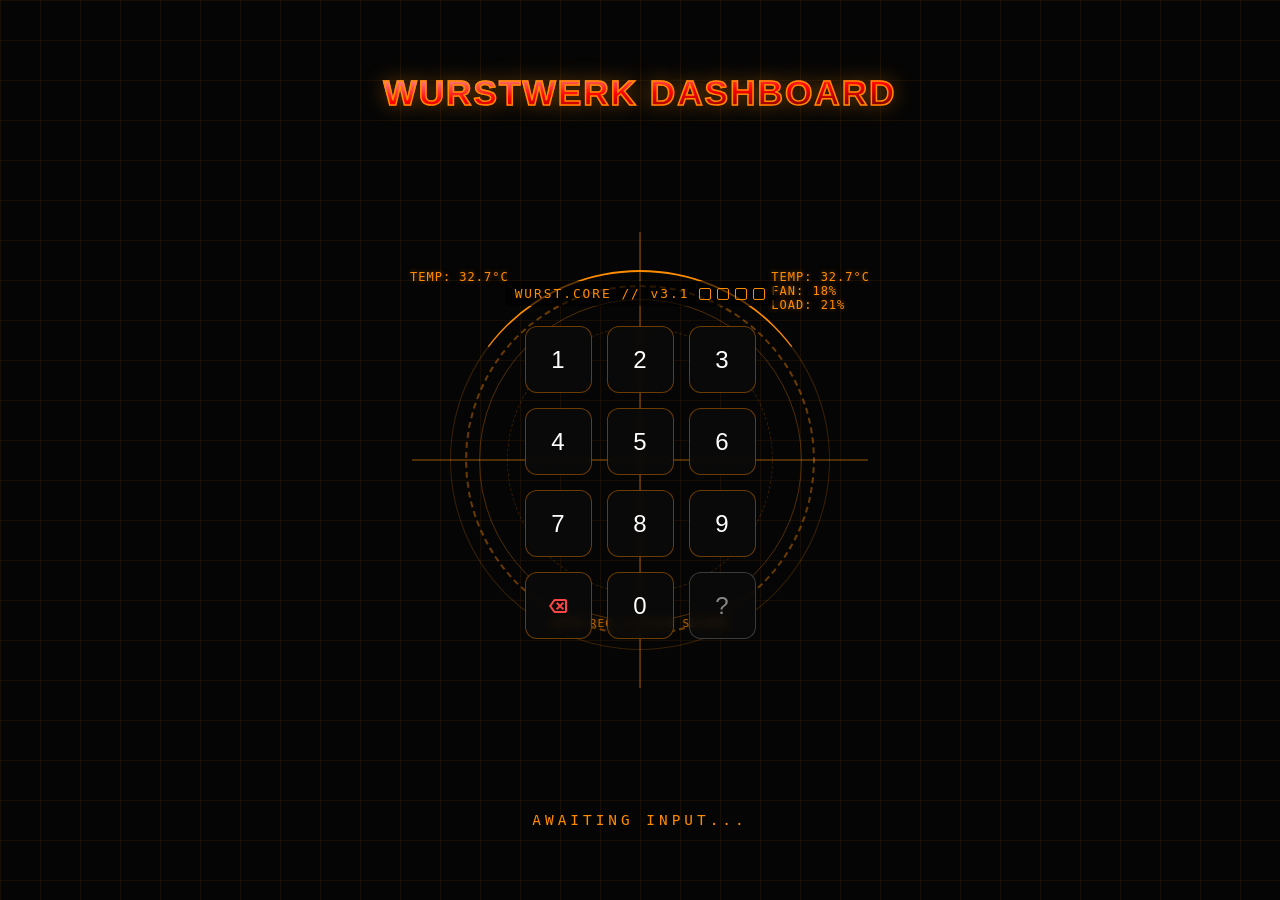
==== commit 56da0697: "index.html aktualisieren" ====
--- a/index.html
+++ b/index.html
@@ -35,13 +35,34 @@
         }
 
         /* Große Überschrift oben */
-        .main-title {
-            position: absolute; top: 8%; left: 50%; transform: translateX(-50%);
-            font-size: 2rem; font-weight: 900; letter-spacing: 2px;
-            color: #ff8c00; text-shadow: 0 0 15px rgba(255, 140, 0, 0.5);
-            font-family: -apple-system, sans-serif; z-index: 10;
-            white-space: nowrap;
-        }
+       .main-title {
+    position: absolute; 
+    top: 8%; 
+    left: 50%; 
+    transform: translateX(-50%);
+    font-size: 2.2rem; 
+    font-weight: 900; 
+    letter-spacing: 2px;
+    font-family: -apple-system, sans-serif; 
+    z-index: 10;
+    
+    /* Erlaubt 2 Zeilen und zentriert sie schön */
+    text-align: center;
+    width: 90%; 
+    line-height: 1.2;
+    
+    /* Der Farbverlauf (Weiß, Rot, Schwarz) */
+    background: linear-gradient(to bottom right, #ffffff 0%, #ff0000 50%, #000000 100%);
+    -webkit-background-clip: text;
+    -webkit-text-fill-color: transparent;
+    
+    /* Die orangene Umrandung der Buchstaben */
+    -webkit-text-stroke: 1.5px #ff8c00;
+    
+    /* Behält ein leichtes orangenes Leuchten im Hintergrund bei */
+    filter: drop-shadow(0 0 10px rgba(255, 140, 0, 0.4));
+}
+
 
         /* -----------------------------------------
            DIE GROSSEN RINGE (HUD)
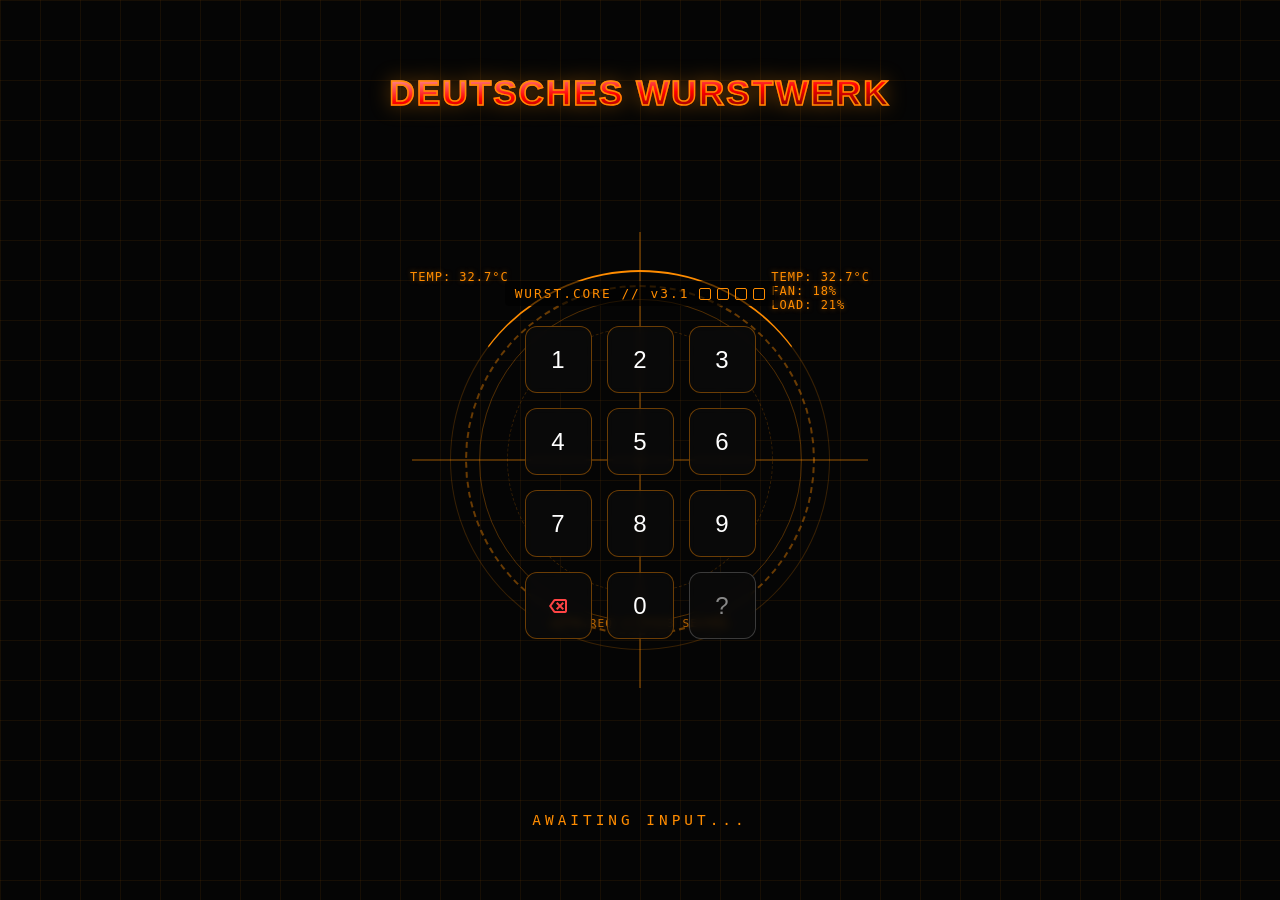
==== commit 7e16cc81: "index.html aktualisieren" ====
--- a/index.html
+++ b/index.html
@@ -162,7 +162,7 @@
 </head>
 <body>
 
-    <div class="main-title">WURSTWERK DASHBOARD</div>
+    <div class="main-title">DEUTSCHES WURSTWERK</div>
 
     <div class="hud-wrapper" id="main-hud">
         <div class="crosshair"></div>
